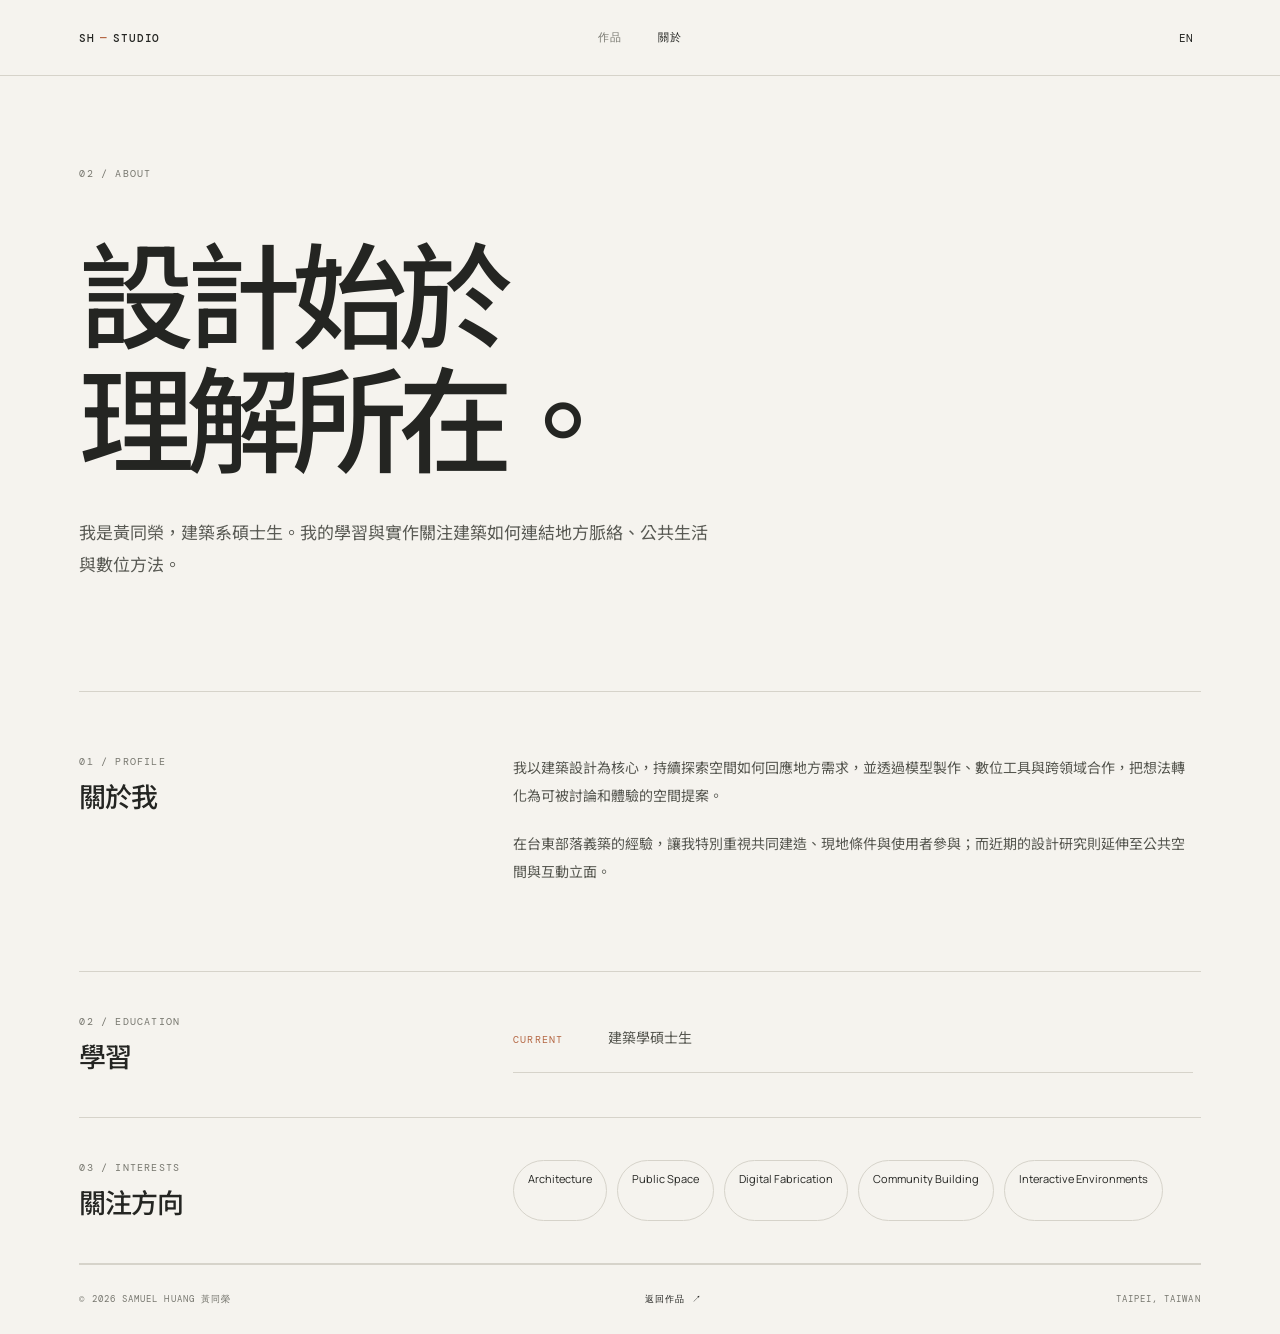
==== about.html @ 442b4ae6 "Build portfolio pages and project detail view" ====
<!doctype html>
<html lang="zh-Hant"><head><meta charset="utf-8"><meta name="viewport" content="width=device-width, initial-scale=1"><meta name="description" content="Samuel HUANG 黃同榮 — 個人簡介與經歷"><title>About — Samuel HUANG</title><link rel="preconnect" href="https://fonts.googleapis.com"><link rel="preconnect" href="https://fonts.gstatic.com" crossorigin><link href="https://fonts.googleapis.com/css2?family=DM+Mono:wght@400;500&family=Manrope:wght@400;500;600;700&family=Noto+Sans+TC:wght@400;500;600;700&display=swap" rel="stylesheet"><link rel="stylesheet" href="assets/site.css"><script src="assets/app.js" defer></script></head>
<body><header class="topbar"><a class="wordmark" href="index.html">SH<span>—</span>STUDIO</a><nav><a href="index.html" data-zh="作品" data-en="WORK">作品</a><a class="active" href="about.html" data-zh="關於" data-en="ABOUT">關於</a></nav><button class="lang" data-language aria-label="切換語言">EN</button></header>
<main><section class="about-hero wrap"><p class="eyebrow">02 / ABOUT</p><h1 data-zh="設計始於<br>理解所在。" data-en="Design begins<br>with understanding place.">設計始於<br>理解所在。</h1><p class="about-lead" data-zh="我是黃同榮，建築系碩士生。我的學習與實作關注建築如何連結地方脈絡、公共生活與數位方法。" data-en="I am Samuel Huang, a graduate student in architecture. My studies and practice explore how architecture can connect local context, public life, and digital methods.">我是黃同榮，建築系碩士生。我的學習與實作關注建築如何連結地方脈絡、公共生活與數位方法。</p></section>
<section class="about-content wrap"><div class="about-col"><p class="eyebrow">01 / PROFILE</p><h2 data-zh="關於我" data-en="Profile">關於我</h2></div><div class="about-copy"><p data-zh="我以建築設計為核心，持續探索空間如何回應地方需求，並透過模型製作、數位工具與跨領域合作，把想法轉化為可被討論和體驗的空間提案。" data-en="I work through architectural design and explore how space can respond to local needs. Model making, digital tools, and collaboration help turn ideas into spatial proposals that can be discussed and experienced.">我以建築設計為核心，持續探索空間如何回應地方需求，並透過模型製作、數位工具與跨領域合作，把想法轉化為可被討論和體驗的空間提案。</p><p data-zh="在台東部落義築的經驗，讓我特別重視共同建造、現地條件與使用者參與；而近期的設計研究則延伸至公共空間與互動立面。" data-en="Building with a community in Taitung made me attentive to collective making, site conditions, and participation. Recent design research extends these interests to public space and interactive façades.">在台東部落義築的經驗，讓我特別重視共同建造、現地條件與使用者參與；而近期的設計研究則延伸至公共空間與互動立面。</p></div></section>
<section class="about-content education wrap"><div class="about-col"><p class="eyebrow">02 / EDUCATION</p><h2 data-zh="學習" data-en="Education">學習</h2></div><div class="about-copy"><div class="timeline-item"><span class="year">CURRENT</span><p data-zh="建築學碩士生" data-en="Master's student in Architecture">建築學碩士生</p></div></div></section>
<section class="about-content education wrap"><div class="about-col"><p class="eyebrow">03 / INTERESTS</p><h2 data-zh="關注方向" data-en="Areas of Interest">關注方向</h2></div><div class="tag-list"><span>Architecture</span><span>Public Space</span><span>Digital Fabrication</span><span>Community Building</span><span>Interactive Environments</span></div></section>
</main><footer class="footer wrap"><span>© 2026 SAMUEL HUANG 黃同榮</span><a href="index.html" data-zh="返回作品 ↗" data-en="BACK TO WORK ↗">返回作品 ↗</a><span>TAIPEI, TAIWAN</span></footer></body></html>
---- assets/site.css ----
:root{--paper:#f5f3ee;--ink:#242522;--muted:#77776f;--line:#d6d3ca;--accent:#b56845;--gutter:clamp(22px,6.2vw,96px)}*{box-sizing:border-box}html{scroll-behavior:smooth}body{margin:0;background:var(--paper);color:var(--ink);font-family:Manrope,"Noto Sans TC",sans-serif;font-size:15px;-webkit-font-smoothing:antialiased}a{color:inherit;text-decoration:none}.wrap{width:min(1440px,100% - var(--gutter)*2);margin-inline:auto}.topbar{height:76px;padding:0 var(--gutter);display:grid;grid-template-columns:1fr auto 1fr;align-items:center;border-bottom:1px solid var(--line);font-family:"DM Mono",monospace;font-size:11px;letter-spacing:.08em}.wordmark{font-weight:500;justify-self:start}.wordmark span{color:var(--accent);padding:0 5px}.topbar nav{display:flex;gap:36px}.topbar nav a{color:var(--muted);transition:color .2s}.topbar nav a:hover,.topbar nav a.active{color:var(--ink)}.lang{justify-self:end;border:0;background:transparent;font:inherit;color:var(--ink);cursor:pointer;padding:8px}.hero{padding-top:80px}.hero-top,.hero-bottom,.section-head,.project-meta,.footer{display:flex;justify-content:space-between;align-items:center}.eyebrow,.index-no,.project-meta,.footer,.image-caption,.year{font:10px/1.5 "DM Mono",monospace;letter-spacing:.12em;text-transform:uppercase}.eyebrow{color:var(--muted);margin:0}.index-no{color:#99968e}.hero h1{font-size:clamp(50px,10vw,144px);line-height:.96;letter-spacing:-.075em;font-weight:500;margin:65px 0 35px}.hero h1>span:first-child{display:block}.name-zh{display:block;color:#8b887f;font-family:"Noto Sans TC",sans-serif;font-size:.24em;letter-spacing:.12em;margin-top:26px}.hero-bottom{align-items:end;padding-bottom:36px}.hero-bottom p{font-size:15px;color:#5f6059;margin:0}.text-link{display:flex;gap:15px;align-items:center;font:10px "DM Mono",monospace;letter-spacing:.09em}.text-link span:last-child{color:var(--accent);font-size:18px}.hero-rule{border-bottom:1px solid var(--ink)}.work-section{padding-top:78px}.section-head{align-items:end;margin-bottom:28px}.section-head h2,.about-col h2{font-size:27px;letter-spacing:-.04em;font-weight:500;margin:7px 0 0}.section-note{font-size:12px;color:var(--muted);margin:0 0 3px}.project-grid{display:grid;grid-template-columns:repeat(2,minmax(0,1fr));column-gap:22px;row-gap:55px}.project-card:nth-child(3){grid-column:1 / 2}.project-image{position:relative;overflow:hidden;aspect-ratio:1.48;background:#dedbd1}.project-image svg,.detail-art svg{display:block;width:100%;height:100%;transition:transform .6s cubic-bezier(.2,.7,.2,1)}.project-card:hover .project-image svg{transform:scale(1.025)}.project-image .image-caption,.detail-art .image-caption{position:absolute;bottom:12px;right:13px;color:rgba(255,255,255,.82);font-size:8px;text-shadow:0 1px 5px #3338}.project-meta{margin-top:15px;color:var(--muted);font-size:9px}.project-card h3{font-size:19px;font-weight:500;letter-spacing:-.03em;margin:9px 0 4px}.project-card>p{font-size:11px;color:var(--muted);margin:0}.statement{margin-top:120px;padding:25px 0 92px;border-top:1px solid var(--line)}.statement-text{max-width:800px;font-size:clamp(23px,4vw,46px);line-height:1.45;letter-spacing:-.045em;margin:35px 0 0}.footer{border-top:1px solid var(--line);height:70px;color:var(--muted);font-size:9px}.footer a{color:var(--ink)}.about-hero{padding-top:90px;padding-bottom:110px;border-bottom:1px solid var(--line)}.about-hero h1{font-size:clamp(54px,9vw,118px);font-weight:500;letter-spacing:-.075em;line-height:1.08;margin:53px 0 34px}.about-lead{font-size:17px;line-height:1.9;max-width:640px;color:#595a54;margin:0}.about-content{display:grid;grid-template-columns:1fr 2fr;gap:8%;padding-top:62px;padding-bottom:65px;border-bottom:1px solid var(--line)}.about-copy{max-width:680px}.about-copy p{line-height:2;font-size:14px;color:#55564f;margin:0 0 20px}.education{padding-block:42px}.timeline-item{display:flex;gap:45px;align-items:baseline;border-bottom:1px solid var(--line);padding:10px 0 20px}.year{color:var(--accent)}.timeline-item p{margin:0}.tag-list{display:flex;flex-wrap:wrap;gap:10px}.tag-list span{border:1px solid var(--line);border-radius:99px;padding:10px 14px;font-size:11px}.detail-page{padding-top:35px;padding-bottom:100px;min-height:75vh}.back-link{font:10px "DM Mono",monospace;letter-spacing:.08em;color:var(--muted)}#project-detail>.eyebrow{margin-top:58px}#project-detail h1{font-size:clamp(38px,7.5vw,92px);line-height:1.1;letter-spacing:-.065em;font-weight:500;max-width:1000px;margin:18px 0}.detail-location{font:11px "DM Mono",monospace;color:var(--muted);margin:17px 0 34px}.detail-location span{padding:0 8px;color:var(--accent)}.detail-art{position:relative;aspect-ratio:1.92;overflow:hidden;background:#dedbd1}.detail-description{display:grid;grid-template-columns:1fr 2fr;gap:8%;padding-top:55px;max-width:970px}.detail-description>p:last-child{font-size:17px;line-height:1.9;margin:0;max-width:680px}.load-error{grid-column:1/-1;color:#8a4f36;padding:24px 0}@media(max-width:700px){.topbar{height:64px}.topbar nav{gap:18px}.hero{padding-top:57px}.hero h1{margin:53px 0 26px;letter-spacing:-.07em}.hero-bottom{gap:24px;align-items:center}.hero-bottom p{max-width:220px;line-height:1.7}.text-link{white-space:nowrap}.work-section{padding-top:60px}.section-head{display:block}.section-note{margin-top:14px}.project-grid{grid-template-columns:1fr;row-gap:38px}.project-card:nth-child(3){grid-column:auto}.project-card h3{font-size:17px}.statement{margin-top:80px;padding-bottom:64px}.footer{height:auto;min-height:70px;gap:15px;flex-wrap:wrap;padding-block:18px;font-size:8px}.about-hero{padding-top:62px;padding-bottom:72px}.about-hero h1{margin:42px 0 25px}.about-lead{font-size:15px}.about-content,.detail-description{grid-template-columns:1fr;gap:24px;padding-top:38px;padding-bottom:38px}.detail-art{aspect-ratio:1.2}.detail-description>p:last-child{font-size:15px}.detail-page{padding-top:25px}#project-detail>.eyebrow{margin-top:43px}}
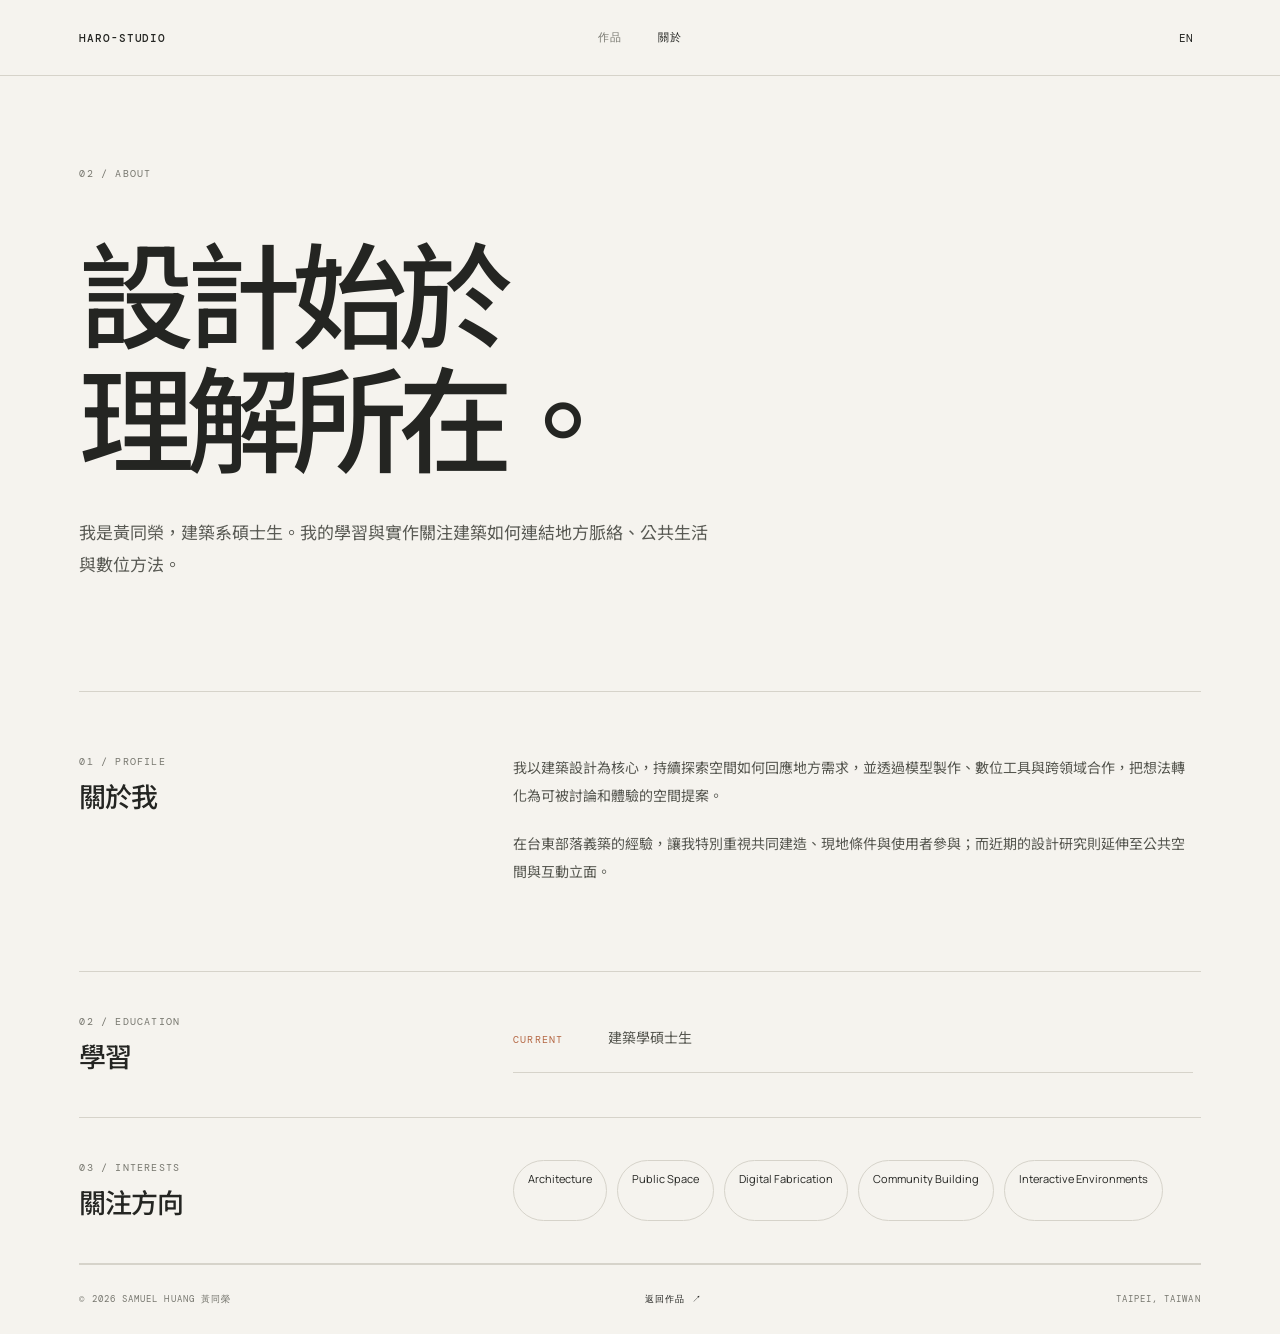
==== commit fd084781: "Update studio name and Taitung project description" ====
--- a/about.html
+++ b/about.html
@@ -1,6 +1,6 @@
 <!doctype html>
 <html lang="zh-Hant"><head><meta charset="utf-8"><meta name="viewport" content="width=device-width, initial-scale=1"><meta name="description" content="Samuel HUANG 黃同榮 — 個人簡介與經歷"><title>About — Samuel HUANG</title><link rel="preconnect" href="https://fonts.googleapis.com"><link rel="preconnect" href="https://fonts.gstatic.com" crossorigin><link href="https://fonts.googleapis.com/css2?family=DM+Mono:wght@400;500&family=Manrope:wght@400;500;600;700&family=Noto+Sans+TC:wght@400;500;600;700&display=swap" rel="stylesheet"><link rel="stylesheet" href="assets/site.css"><script src="assets/app.js" defer></script></head>
-<body><header class="topbar"><a class="wordmark" href="index.html">SH<span>—</span>STUDIO</a><nav><a href="index.html" data-zh="作品" data-en="WORK">作品</a><a class="active" href="about.html" data-zh="關於" data-en="ABOUT">關於</a></nav><button class="lang" data-language aria-label="切換語言">EN</button></header>
+<body><header class="topbar"><a class="wordmark" href="index.html">HARO-STUDIO</a><nav><a href="index.html" data-zh="作品" data-en="WORK">作品</a><a class="active" href="about.html" data-zh="關於" data-en="ABOUT">關於</a></nav><button class="lang" data-language aria-label="切換語言">EN</button></header>
 <main><section class="about-hero wrap"><p class="eyebrow">02 / ABOUT</p><h1 data-zh="設計始於<br>理解所在。" data-en="Design begins<br>with understanding place.">設計始於<br>理解所在。</h1><p class="about-lead" data-zh="我是黃同榮，建築系碩士生。我的學習與實作關注建築如何連結地方脈絡、公共生活與數位方法。" data-en="I am Samuel Huang, a graduate student in architecture. My studies and practice explore how architecture can connect local context, public life, and digital methods.">我是黃同榮，建築系碩士生。我的學習與實作關注建築如何連結地方脈絡、公共生活與數位方法。</p></section>
 <section class="about-content wrap"><div class="about-col"><p class="eyebrow">01 / PROFILE</p><h2 data-zh="關於我" data-en="Profile">關於我</h2></div><div class="about-copy"><p data-zh="我以建築設計為核心，持續探索空間如何回應地方需求，並透過模型製作、數位工具與跨領域合作，把想法轉化為可被討論和體驗的空間提案。" data-en="I work through architectural design and explore how space can respond to local needs. Model making, digital tools, and collaboration help turn ideas into spatial proposals that can be discussed and experienced.">我以建築設計為核心，持續探索空間如何回應地方需求，並透過模型製作、數位工具與跨領域合作，把想法轉化為可被討論和體驗的空間提案。</p><p data-zh="在台東部落義築的經驗，讓我特別重視共同建造、現地條件與使用者參與；而近期的設計研究則延伸至公共空間與互動立面。" data-en="Building with a community in Taitung made me attentive to collective making, site conditions, and participation. Recent design research extends these interests to public space and interactive façades.">在台東部落義築的經驗，讓我特別重視共同建造、現地條件與使用者參與；而近期的設計研究則延伸至公共空間與互動立面。</p></div></section>
 <section class="about-content education wrap"><div class="about-col"><p class="eyebrow">02 / EDUCATION</p><h2 data-zh="學習" data-en="Education">學習</h2></div><div class="about-copy"><div class="timeline-item"><span class="year">CURRENT</span><p data-zh="建築學碩士生" data-en="Master's student in Architecture">建築學碩士生</p></div></div></section>
--- a/assets/site.css
+++ b/assets/site.css
@@ -1 +1 @@
-:root{--paper:#f5f3ee;--ink:#242522;--muted:#77776f;--line:#d6d3ca;--accent:#b56845;--gutter:clamp(22px,6.2vw,96px)}*{box-sizing:border-box}html{scroll-behavior:smooth}body{margin:0;background:var(--paper);color:var(--ink);font-family:Manrope,"Noto Sans TC",sans-serif;font-size:15px;-webkit-font-smoothing:antialiased}a{color:inherit;text-decoration:none}.wrap{width:min(1440px,100% - var(--gutter)*2);margin-inline:auto}.topbar{height:76px;padding:0 var(--gutter);display:grid;grid-template-columns:1fr auto 1fr;align-items:center;border-bottom:1px solid var(--line);font-family:"DM Mono",monospace;font-size:11px;letter-spacing:.08em}.wordmark{font-weight:500;justify-self:start}.wordmark span{color:var(--accent);padding:0 5px}.topbar nav{display:flex;gap:36px}.topbar nav a{color:var(--muted);transition:color .2s}.topbar nav a:hover,.topbar nav a.active{color:var(--ink)}.lang{justify-self:end;border:0;background:transparent;font:inherit;color:var(--ink);cursor:pointer;padding:8px}.hero{padding-top:80px}.hero-top,.hero-bottom,.section-head,.project-meta,.footer{display:flex;justify-content:space-between;align-items:center}.eyebrow,.index-no,.project-meta,.footer,.image-caption,.year{font:10px/1.5 "DM Mono",monospace;letter-spacing:.12em;text-transform:uppercase}.eyebrow{color:var(--muted);margin:0}.index-no{color:#99968e}.hero h1{font-size:clamp(50px,10vw,144px);line-height:.96;letter-spacing:-.075em;font-weight:500;margin:65px 0 35px}.hero h1>span:first-child{display:block}.name-zh{display:block;color:#8b887f;font-family:"Noto Sans TC",sans-serif;font-size:.24em;letter-spacing:.12em;margin-top:26px}.hero-bottom{align-items:end;padding-bottom:36px}.hero-bottom p{font-size:15px;color:#5f6059;margin:0}.text-link{display:flex;gap:15px;align-items:center;font:10px "DM Mono",monospace;letter-spacing:.09em}.text-link span:last-child{color:var(--accent);font-size:18px}.hero-rule{border-bottom:1px solid var(--ink)}.work-section{padding-top:78px}.section-head{align-items:end;margin-bottom:28px}.section-head h2,.about-col h2{font-size:27px;letter-spacing:-.04em;font-weight:500;margin:7px 0 0}.section-note{font-size:12px;color:var(--muted);margin:0 0 3px}.project-grid{display:grid;grid-template-columns:repeat(2,minmax(0,1fr));column-gap:22px;row-gap:55px}.project-card:nth-child(3){grid-column:1 / 2}.project-image{position:relative;overflow:hidden;aspect-ratio:1.48;background:#dedbd1}.project-image svg,.detail-art svg{display:block;width:100%;height:100%;transition:transform .6s cubic-bezier(.2,.7,.2,1)}.project-card:hover .project-image svg{transform:scale(1.025)}.project-image .image-caption,.detail-art .image-caption{position:absolute;bottom:12px;right:13px;color:rgba(255,255,255,.82);font-size:8px;text-shadow:0 1px 5px #3338}.project-meta{margin-top:15px;color:var(--muted);font-size:9px}.project-card h3{font-size:19px;font-weight:500;letter-spacing:-.03em;margin:9px 0 4px}.project-card>p{font-size:11px;color:var(--muted);margin:0}.statement{margin-top:120px;padding:25px 0 92px;border-top:1px solid var(--line)}.statement-text{max-width:800px;font-size:clamp(23px,4vw,46px);line-height:1.45;letter-spacing:-.045em;margin:35px 0 0}.footer{border-top:1px solid var(--line);height:70px;color:var(--muted);font-size:9px}.footer a{color:var(--ink)}.about-hero{padding-top:90px;padding-bottom:110px;border-bottom:1px solid var(--line)}.about-hero h1{font-size:clamp(54px,9vw,118px);font-weight:500;letter-spacing:-.075em;line-height:1.08;margin:53px 0 34px}.about-lead{font-size:17px;line-height:1.9;max-width:640px;color:#595a54;margin:0}.about-content{display:grid;grid-template-columns:1fr 2fr;gap:8%;padding-top:62px;padding-bottom:65px;border-bottom:1px solid var(--line)}.about-copy{max-width:680px}.about-copy p{line-height:2;font-size:14px;color:#55564f;margin:0 0 20px}.education{padding-block:42px}.timeline-item{display:flex;gap:45px;align-items:baseline;border-bottom:1px solid var(--line);padding:10px 0 20px}.year{color:var(--accent)}.timeline-item p{margin:0}.tag-list{display:flex;flex-wrap:wrap;gap:10px}.tag-list span{border:1px solid var(--line);border-radius:99px;padding:10px 14px;font-size:11px}.detail-page{padding-top:35px;padding-bottom:100px;min-height:75vh}.back-link{font:10px "DM Mono",monospace;letter-spacing:.08em;color:var(--muted)}#project-detail>.eyebrow{margin-top:58px}#project-detail h1{font-size:clamp(38px,7.5vw,92px);line-height:1.1;letter-spacing:-.065em;font-weight:500;max-width:1000px;margin:18px 0}.detail-location{font:11px "DM Mono",monospace;color:var(--muted);margin:17px 0 34px}.detail-location span{padding:0 8px;color:var(--accent)}.detail-art{position:relative;aspect-ratio:1.92;overflow:hidden;background:#dedbd1}.detail-description{display:grid;grid-template-columns:1fr 2fr;gap:8%;padding-top:55px;max-width:970px}.detail-description>p:last-child{font-size:17px;line-height:1.9;margin:0;max-width:680px}.load-error{grid-column:1/-1;color:#8a4f36;padding:24px 0}@media(max-width:700px){.topbar{height:64px}.topbar nav{gap:18px}.hero{padding-top:57px}.hero h1{margin:53px 0 26px;letter-spacing:-.07em}.hero-bottom{gap:24px;align-items:center}.hero-bottom p{max-width:220px;line-height:1.7}.text-link{white-space:nowrap}.work-section{padding-top:60px}.section-head{display:block}.section-note{margin-top:14px}.project-grid{grid-template-columns:1fr;row-gap:38px}.project-card:nth-child(3){grid-column:auto}.project-card h3{font-size:17px}.statement{margin-top:80px;padding-bottom:64px}.footer{height:auto;min-height:70px;gap:15px;flex-wrap:wrap;padding-block:18px;font-size:8px}.about-hero{padding-top:62px;padding-bottom:72px}.about-hero h1{margin:42px 0 25px}.about-lead{font-size:15px}.about-content,.detail-description{grid-template-columns:1fr;gap:24px;padding-top:38px;padding-bottom:38px}.detail-art{aspect-ratio:1.2}.detail-description>p:last-child{font-size:15px}.detail-page{padding-top:25px}#project-detail>.eyebrow{margin-top:43px}}
+:root{--paper:#f5f3ee;--ink:#242522;--muted:#77776f;--line:#d6d3ca;--accent:#b56845;--gutter:clamp(22px,6.2vw,96px)}*{box-sizing:border-box}html{scroll-behavior:smooth}body{margin:0;background:var(--paper);color:var(--ink);font-family:Manrope,"Noto Sans TC",sans-serif;font-size:15px;-webkit-font-smoothing:antialiased}a{color:inherit;text-decoration:none}.wrap{width:min(1440px,100% - var(--gutter)*2);margin-inline:auto}.topbar{height:76px;padding:0 var(--gutter);display:grid;grid-template-columns:1fr auto 1fr;align-items:center;border-bottom:1px solid var(--line);font-family:"DM Mono",monospace;font-size:11px;letter-spacing:.08em}.wordmark{font-weight:500;justify-self:start}.wordmark span{color:var(--accent);padding:0 5px}.topbar nav{display:flex;gap:36px}.topbar nav a{color:var(--muted);transition:color .2s}.topbar nav a:hover,.topbar nav a.active{color:var(--ink)}.lang{justify-self:end;border:0;background:transparent;font:inherit;color:var(--ink);cursor:pointer;padding:8px}.hero{padding-top:80px}.hero-top,.hero-bottom,.section-head,.project-meta,.footer{display:flex;justify-content:space-between;align-items:center}.eyebrow,.index-no,.project-meta,.footer,.image-caption,.year{font:10px/1.5 "DM Mono",monospace;letter-spacing:.12em;text-transform:uppercase}.eyebrow{color:var(--muted);margin:0}.index-no{color:#99968e}.hero h1{font-size:clamp(50px,10vw,144px);line-height:.96;letter-spacing:-.075em;font-weight:500;margin:65px 0 35px}.hero h1>span:first-child{display:block}.name-zh{display:block;color:#8b887f;font-family:"Noto Sans TC",sans-serif;font-size:.24em;letter-spacing:.12em;margin-top:26px}.hero-bottom{align-items:end;padding-bottom:36px}.hero-bottom p{font-size:15px;color:#5f6059;margin:0}.text-link{display:flex;gap:15px;align-items:center;font:10px "DM Mono",monospace;letter-spacing:.09em}.text-link span:last-child{color:var(--accent);font-size:18px}.hero-rule{border-bottom:1px solid var(--ink)}.work-section{padding-top:78px}.section-head{align-items:end;margin-bottom:28px}.section-head h2,.about-col h2{font-size:27px;letter-spacing:-.04em;font-weight:500;margin:7px 0 0}.section-note{font-size:12px;color:var(--muted);margin:0 0 3px}.project-grid{display:grid;grid-template-columns:repeat(2,minmax(0,1fr));column-gap:22px;row-gap:55px}.project-card:nth-child(3){grid-column:1 / 2}.project-image{position:relative;overflow:hidden;aspect-ratio:1.48;background:#dedbd1}.project-image img,.detail-art img{display:block;width:100%;height:100%;object-fit:cover;transition:transform .6s cubic-bezier(.2,.7,.2,1)}.project-card:hover .project-image img{transform:scale(1.025)}.project-meta{margin-top:15px;color:var(--muted);font-size:9px}.project-card h3{font-size:19px;font-weight:500;letter-spacing:-.03em;margin:9px 0 4px}.project-card>p{font-size:11px;color:var(--muted);margin:0}.statement{margin-top:120px;padding:25px 0 92px;border-top:1px solid var(--line)}.statement-text{max-width:800px;font-size:clamp(23px,4vw,46px);line-height:1.45;letter-spacing:-.045em;margin:35px 0 0}.footer{border-top:1px solid var(--line);height:70px;color:var(--muted);font-size:9px}.footer a{color:var(--ink)}.about-hero{padding-top:90px;padding-bottom:110px;border-bottom:1px solid var(--line)}.about-hero h1{font-size:clamp(54px,9vw,118px);font-weight:500;letter-spacing:-.075em;line-height:1.08;margin:53px 0 34px}.about-lead{font-size:17px;line-height:1.9;max-width:640px;color:#595a54;margin:0}.about-content{display:grid;grid-template-columns:1fr 2fr;gap:8%;padding-top:62px;padding-bottom:65px;border-bottom:1px solid var(--line)}.about-copy{max-width:680px}.about-copy p{line-height:2;font-size:14px;color:#55564f;margin:0 0 20px}.education{padding-block:42px}.timeline-item{display:flex;gap:45px;align-items:baseline;border-bottom:1px solid var(--line);padding:10px 0 20px}.year{color:var(--accent)}.timeline-item p{margin:0}.tag-list{display:flex;flex-wrap:wrap;gap:10px}.tag-list span{border:1px solid var(--line);border-radius:99px;padding:10px 14px;font-size:11px}.detail-page{padding-top:35px;padding-bottom:100px;min-height:75vh}.back-link{font:10px "DM Mono",monospace;letter-spacing:.08em;color:var(--muted)}#project-detail>.eyebrow{margin-top:58px}#project-detail h1{font-size:clamp(38px,7.5vw,92px);line-height:1.1;letter-spacing:-.065em;font-weight:500;max-width:1000px;margin:18px 0}.detail-location{font:11px "DM Mono",monospace;color:var(--muted);margin:17px 0 34px}.detail-location span{padding:0 8px;color:var(--accent)}.detail-art{position:relative;aspect-ratio:1.92;overflow:hidden;background:#dedbd1}.detail-description{display:grid;grid-template-columns:1fr 2fr;gap:8%;padding-top:55px;max-width:970px}.detail-description>p:last-child{font-size:17px;line-height:1.9;margin:0;max-width:680px}.load-error{grid-column:1/-1;color:#8a4f36;padding:24px 0}@media(max-width:700px){.topbar{height:64px}.topbar nav{gap:18px}.hero{padding-top:57px}.hero h1{margin:53px 0 26px;letter-spacing:-.07em}.hero-bottom{gap:24px;align-items:center}.hero-bottom p{max-width:220px;line-height:1.7}.text-link{white-space:nowrap}.work-section{padding-top:60px}.section-head{display:block}.section-note{margin-top:14px}.project-grid{grid-template-columns:1fr;row-gap:38px}.project-card:nth-child(3){grid-column:auto}.project-card h3{font-size:17px}.statement{margin-top:80px;padding-bottom:64px}.footer{height:auto;min-height:70px;gap:15px;flex-wrap:wrap;padding-block:18px;font-size:8px}.about-hero{padding-top:62px;padding-bottom:72px}.about-hero h1{margin:42px 0 25px}.about-lead{font-size:15px}.about-content,.detail-description{grid-template-columns:1fr;gap:24px;padding-top:38px;padding-bottom:38px}.detail-art{aspect-ratio:1.2}.detail-description>p:last-child{font-size:15px}.detail-page{padding-top:25px}#project-detail>.eyebrow{margin-top:43px}}
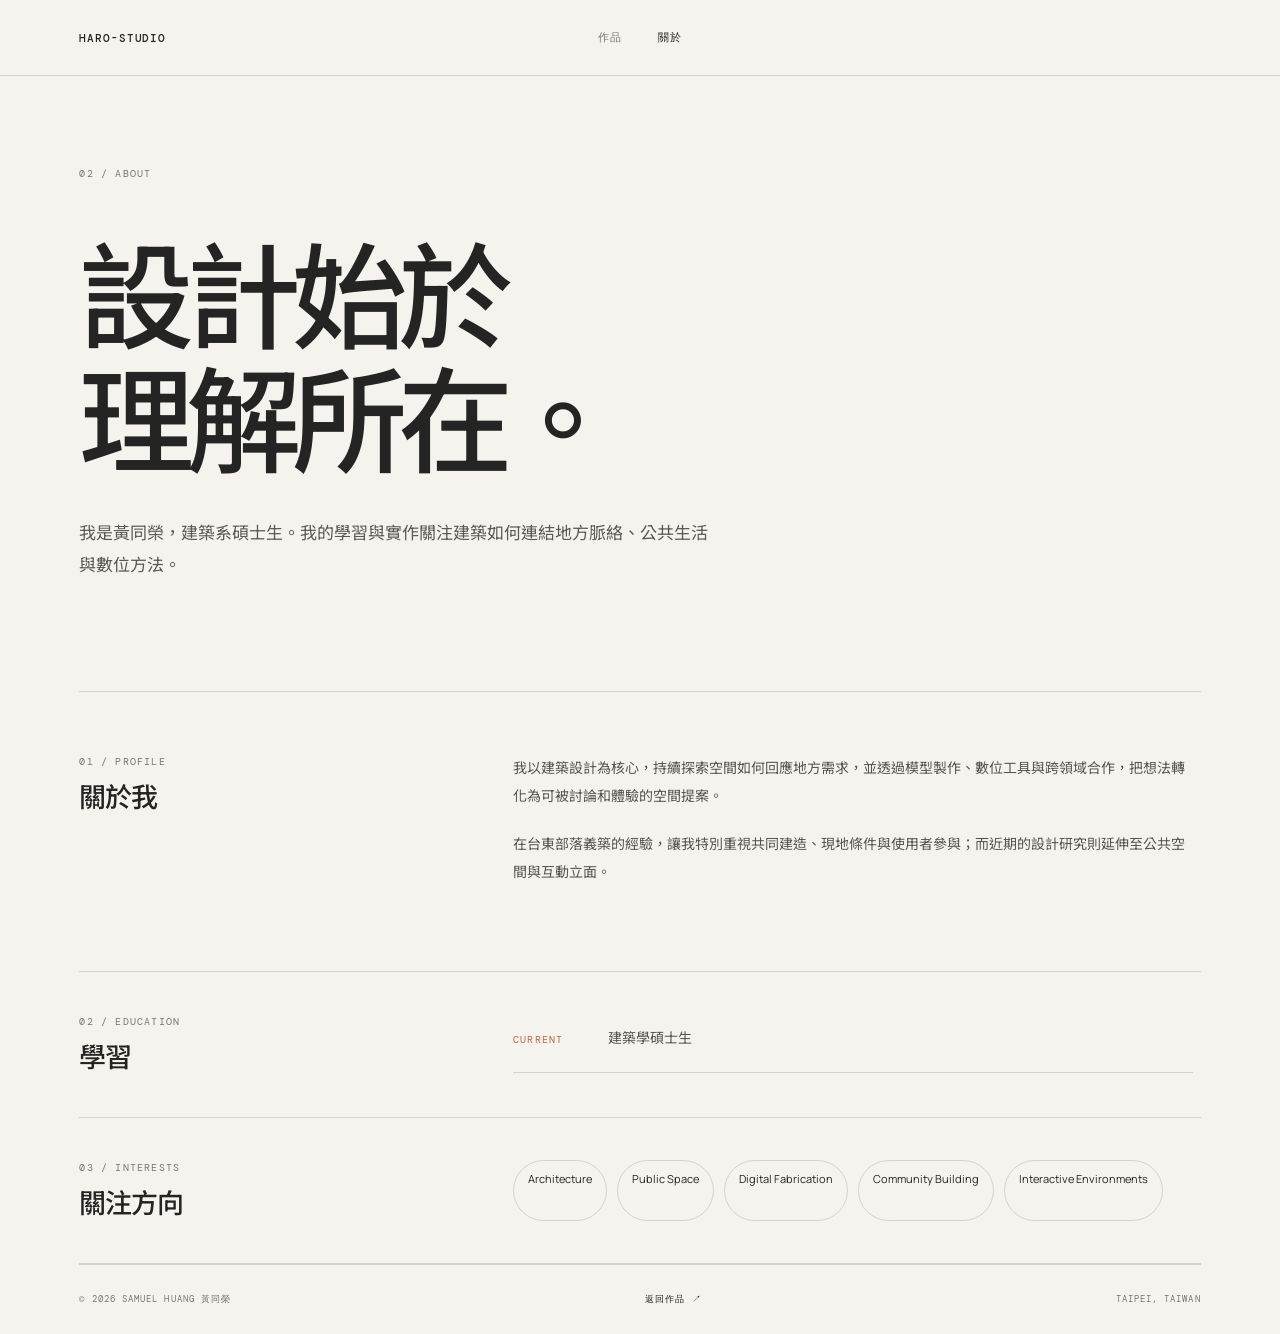
==== commit 038d2001: "Redesign portfolio homepage" ====
--- a/about.html
+++ b/about.html
@@ -1,6 +1,6 @@
 <!doctype html>
 <html lang="zh-Hant"><head><meta charset="utf-8"><meta name="viewport" content="width=device-width, initial-scale=1"><meta name="description" content="Samuel HUANG 黃同榮 — 個人簡介與經歷"><title>About — Samuel HUANG</title><link rel="preconnect" href="https://fonts.googleapis.com"><link rel="preconnect" href="https://fonts.gstatic.com" crossorigin><link href="https://fonts.googleapis.com/css2?family=DM+Mono:wght@400;500&family=Manrope:wght@400;500;600;700&family=Noto+Sans+TC:wght@400;500;600;700&display=swap" rel="stylesheet"><link rel="stylesheet" href="assets/site.css"><script src="assets/app.js" defer></script></head>
-<body><header class="topbar"><a class="wordmark" href="index.html">HARO-STUDIO</a><nav><a href="index.html" data-zh="作品" data-en="WORK">作品</a><a class="active" href="about.html" data-zh="關於" data-en="ABOUT">關於</a></nav><button class="lang" data-language aria-label="切換語言">EN</button></header>
+<body><header class="topbar"><a class="wordmark" href="index.html">HARO-STUDIO</a><nav><a href="index.html" data-zh="作品" data-en="WORK">作品</a><a class="active" href="about.html" data-zh="關於" data-en="ABOUT">關於</a></nav></header>
 <main><section class="about-hero wrap"><p class="eyebrow">02 / ABOUT</p><h1 data-zh="設計始於<br>理解所在。" data-en="Design begins<br>with understanding place.">設計始於<br>理解所在。</h1><p class="about-lead" data-zh="我是黃同榮，建築系碩士生。我的學習與實作關注建築如何連結地方脈絡、公共生活與數位方法。" data-en="I am Samuel Huang, a graduate student in architecture. My studies and practice explore how architecture can connect local context, public life, and digital methods.">我是黃同榮，建築系碩士生。我的學習與實作關注建築如何連結地方脈絡、公共生活與數位方法。</p></section>
 <section class="about-content wrap"><div class="about-col"><p class="eyebrow">01 / PROFILE</p><h2 data-zh="關於我" data-en="Profile">關於我</h2></div><div class="about-copy"><p data-zh="我以建築設計為核心，持續探索空間如何回應地方需求，並透過模型製作、數位工具與跨領域合作，把想法轉化為可被討論和體驗的空間提案。" data-en="I work through architectural design and explore how space can respond to local needs. Model making, digital tools, and collaboration help turn ideas into spatial proposals that can be discussed and experienced.">我以建築設計為核心，持續探索空間如何回應地方需求，並透過模型製作、數位工具與跨領域合作，把想法轉化為可被討論和體驗的空間提案。</p><p data-zh="在台東部落義築的經驗，讓我特別重視共同建造、現地條件與使用者參與；而近期的設計研究則延伸至公共空間與互動立面。" data-en="Building with a community in Taitung made me attentive to collective making, site conditions, and participation. Recent design research extends these interests to public space and interactive façades.">在台東部落義築的經驗，讓我特別重視共同建造、現地條件與使用者參與；而近期的設計研究則延伸至公共空間與互動立面。</p></div></section>
 <section class="about-content education wrap"><div class="about-col"><p class="eyebrow">02 / EDUCATION</p><h2 data-zh="學習" data-en="Education">學習</h2></div><div class="about-copy"><div class="timeline-item"><span class="year">CURRENT</span><p data-zh="建築學碩士生" data-en="Master's student in Architecture">建築學碩士生</p></div></div></section>
--- a/assets/site.css
+++ b/assets/site.css
@@ -1 +1,66 @@
 :root{--paper:#f5f3ee;--ink:#242522;--muted:#77776f;--line:#d6d3ca;--accent:#b56845;--gutter:clamp(22px,6.2vw,96px)}*{box-sizing:border-box}html{scroll-behavior:smooth}body{margin:0;background:var(--paper);color:var(--ink);font-family:Manrope,"Noto Sans TC",sans-serif;font-size:15px;-webkit-font-smoothing:antialiased}a{color:inherit;text-decoration:none}.wrap{width:min(1440px,100% - var(--gutter)*2);margin-inline:auto}.topbar{height:76px;padding:0 var(--gutter);display:grid;grid-template-columns:1fr auto 1fr;align-items:center;border-bottom:1px solid var(--line);font-family:"DM Mono",monospace;font-size:11px;letter-spacing:.08em}.wordmark{font-weight:500;justify-self:start}.wordmark span{color:var(--accent);padding:0 5px}.topbar nav{display:flex;gap:36px}.topbar nav a{color:var(--muted);transition:color .2s}.topbar nav a:hover,.topbar nav a.active{color:var(--ink)}.lang{justify-self:end;border:0;background:transparent;font:inherit;color:var(--ink);cursor:pointer;padding:8px}.hero{padding-top:80px}.hero-top,.hero-bottom,.section-head,.project-meta,.footer{display:flex;justify-content:space-between;align-items:center}.eyebrow,.index-no,.project-meta,.footer,.image-caption,.year{font:10px/1.5 "DM Mono",monospace;letter-spacing:.12em;text-transform:uppercase}.eyebrow{color:var(--muted);margin:0}.index-no{color:#99968e}.hero h1{font-size:clamp(50px,10vw,144px);line-height:.96;letter-spacing:-.075em;font-weight:500;margin:65px 0 35px}.hero h1>span:first-child{display:block}.name-zh{display:block;color:#8b887f;font-family:"Noto Sans TC",sans-serif;font-size:.24em;letter-spacing:.12em;margin-top:26px}.hero-bottom{align-items:end;padding-bottom:36px}.hero-bottom p{font-size:15px;color:#5f6059;margin:0}.text-link{display:flex;gap:15px;align-items:center;font:10px "DM Mono",monospace;letter-spacing:.09em}.text-link span:last-child{color:var(--accent);font-size:18px}.hero-rule{border-bottom:1px solid var(--ink)}.work-section{padding-top:78px}.section-head{align-items:end;margin-bottom:28px}.section-head h2,.about-col h2{font-size:27px;letter-spacing:-.04em;font-weight:500;margin:7px 0 0}.section-note{font-size:12px;color:var(--muted);margin:0 0 3px}.project-grid{display:grid;grid-template-columns:repeat(2,minmax(0,1fr));column-gap:22px;row-gap:55px}.project-card:nth-child(3){grid-column:1 / 2}.project-image{position:relative;overflow:hidden;aspect-ratio:1.48;background:#dedbd1}.project-image img,.detail-art img{display:block;width:100%;height:100%;object-fit:cover;transition:transform .6s cubic-bezier(.2,.7,.2,1)}.project-card:hover .project-image img{transform:scale(1.025)}.project-meta{margin-top:15px;color:var(--muted);font-size:9px}.project-card h3{font-size:19px;font-weight:500;letter-spacing:-.03em;margin:9px 0 4px}.project-card>p{font-size:11px;color:var(--muted);margin:0}.statement{margin-top:120px;padding:25px 0 92px;border-top:1px solid var(--line)}.statement-text{max-width:800px;font-size:clamp(23px,4vw,46px);line-height:1.45;letter-spacing:-.045em;margin:35px 0 0}.footer{border-top:1px solid var(--line);height:70px;color:var(--muted);font-size:9px}.footer a{color:var(--ink)}.about-hero{padding-top:90px;padding-bottom:110px;border-bottom:1px solid var(--line)}.about-hero h1{font-size:clamp(54px,9vw,118px);font-weight:500;letter-spacing:-.075em;line-height:1.08;margin:53px 0 34px}.about-lead{font-size:17px;line-height:1.9;max-width:640px;color:#595a54;margin:0}.about-content{display:grid;grid-template-columns:1fr 2fr;gap:8%;padding-top:62px;padding-bottom:65px;border-bottom:1px solid var(--line)}.about-copy{max-width:680px}.about-copy p{line-height:2;font-size:14px;color:#55564f;margin:0 0 20px}.education{padding-block:42px}.timeline-item{display:flex;gap:45px;align-items:baseline;border-bottom:1px solid var(--line);padding:10px 0 20px}.year{color:var(--accent)}.timeline-item p{margin:0}.tag-list{display:flex;flex-wrap:wrap;gap:10px}.tag-list span{border:1px solid var(--line);border-radius:99px;padding:10px 14px;font-size:11px}.detail-page{padding-top:35px;padding-bottom:100px;min-height:75vh}.back-link{font:10px "DM Mono",monospace;letter-spacing:.08em;color:var(--muted)}#project-detail>.eyebrow{margin-top:58px}#project-detail h1{font-size:clamp(38px,7.5vw,92px);line-height:1.1;letter-spacing:-.065em;font-weight:500;max-width:1000px;margin:18px 0}.detail-location{font:11px "DM Mono",monospace;color:var(--muted);margin:17px 0 34px}.detail-location span{padding:0 8px;color:var(--accent)}.detail-art{position:relative;aspect-ratio:1.92;overflow:hidden;background:#dedbd1}.detail-description{display:grid;grid-template-columns:1fr 2fr;gap:8%;padding-top:55px;max-width:970px}.detail-description>p:last-child{font-size:17px;line-height:1.9;margin:0;max-width:680px}.load-error{grid-column:1/-1;color:#8a4f36;padding:24px 0}@media(max-width:700px){.topbar{height:64px}.topbar nav{gap:18px}.hero{padding-top:57px}.hero h1{margin:53px 0 26px;letter-spacing:-.07em}.hero-bottom{gap:24px;align-items:center}.hero-bottom p{max-width:220px;line-height:1.7}.text-link{white-space:nowrap}.work-section{padding-top:60px}.section-head{display:block}.section-note{margin-top:14px}.project-grid{grid-template-columns:1fr;row-gap:38px}.project-card:nth-child(3){grid-column:auto}.project-card h3{font-size:17px}.statement{margin-top:80px;padding-bottom:64px}.footer{height:auto;min-height:70px;gap:15px;flex-wrap:wrap;padding-block:18px;font-size:8px}.about-hero{padding-top:62px;padding-bottom:72px}.about-hero h1{margin:42px 0 25px}.about-lead{font-size:15px}.about-content,.detail-description{grid-template-columns:1fr;gap:24px;padding-top:38px;padding-bottom:38px}.detail-art{aspect-ratio:1.2}.detail-description>p:last-child{font-size:15px}.detail-page{padding-top:25px}#project-detail>.eyebrow{margin-top:43px}}
+
+/* Editorial portfolio index and rotating project showcase */
+.showcase-page{--paper:#f5f3ee;--ink:#242522;--muted:#77776f;--line:#d6d3ca;--accent:#b56845;min-height:100vh;min-height:100svh;background:var(--paper);color:var(--ink)}
+.showcase-header{height:70px;padding:0 clamp(22px,4vw,64px);display:grid;grid-template-columns:1fr 1fr 1fr;align-items:center;border-bottom:1px solid var(--line);font:10px/1.4 "DM Mono",monospace;letter-spacing:.1em}
+.showcase-brand{justify-self:start;font-weight:500;letter-spacing:.12em}
+.showcase-edition{justify-self:center;margin:0;color:var(--muted);white-space:nowrap}
+.showcase-edition span{color:var(--accent);padding-inline:6px}
+.showcase-about{justify-self:end;color:var(--ink)}
+.showcase-about span{color:var(--accent);margin-left:7px;font-size:14px}
+.showcase-layout{width:min(1680px,calc(100% - clamp(36px,8vw,132px)));min-height:calc(100svh - 70px);margin-inline:auto;display:grid;grid-template-columns:minmax(155px,.72fr) minmax(0,3.35fr) minmax(220px,.98fr);column-gap:clamp(24px,3vw,52px)}
+.work-index{padding:34px 0 28px;display:flex;flex-direction:column;border-right:1px solid var(--line);padding-right:clamp(16px,2vw,32px)}
+.index-heading,.panel-topline,.panel-footer{display:flex;align-items:center;justify-content:space-between}
+.micro-label{font:9px/1.5 "DM Mono",monospace;letter-spacing:.14em;color:var(--muted)}
+.index-count{font:9px "DM Mono",monospace;color:var(--muted)}
+.index-list{display:grid;margin-top:26px}
+.index-item{display:grid;grid-template-columns:27px 1fr 16px;gap:8px;align-items:start;width:100%;padding:16px 0;border:0;border-top:1px solid var(--line);background:transparent;color:var(--muted);text-align:left;cursor:pointer;font:inherit}
+.index-item-number{font:9px "DM Mono",monospace;padding-top:3px;color:#a09c93}
+.index-item-title{font-family:"Noto Sans TC",sans-serif;font-size:12px;line-height:1.7;transition:color .2s}
+.index-item-arrow{font:12px "DM Mono",monospace;color:var(--accent);opacity:0;transform:translate(-3px,3px);transition:opacity .2s,transform .2s}
+.index-item:hover .index-item-title,.index-item.is-active .index-item-title{color:var(--ink)}
+.index-item.is-active .index-item-number{color:var(--accent)}
+.index-item.is-active .index-item-arrow,.index-item:hover .index-item-arrow{opacity:1;transform:translate(0,0)}
+.index-signature{margin-top:auto;border-top:1px solid var(--line);padding-top:17px}
+.index-signature p{font-size:12px;line-height:1.8;margin:9px 0 8px}
+.signature-note{font-size:10px;line-height:1.8;color:var(--muted)}
+.showcase-main{min-width:0;padding:38px 0 28px;display:flex;flex-direction:column}
+.showcase-heading{display:flex;justify-content:space-between;align-items:end;gap:20px;padding-bottom:22px}
+.showcase-heading .micro-label{padding-bottom:7px}
+.showcase-heading h1{font-family:"Noto Sans TC",sans-serif;font-size:clamp(28px,3.1vw,46px);font-weight:500;letter-spacing:-.06em;line-height:1.35;margin:0}
+.showcase-heading h1 em{font-style:normal;color:var(--accent)}
+.image-stage{position:relative;isolation:isolate;overflow:hidden;min-height:290px;flex:1 1 auto;aspect-ratio:1.42;background:#dedbd1}
+.image-stage>img{position:absolute;inset:0;width:100%;height:100%;display:block;object-fit:cover;transition:opacity .42s ease,transform 1s cubic-bezier(.2,.7,.2,1);transform:scale(1.005)}
+.image-stage>img.is-changing{opacity:.25;transform:scale(1.025)}
+.stage-shade{position:absolute;inset:55% 0 0;background:linear-gradient(transparent,rgba(23,24,22,.48));pointer-events:none}
+.stage-label{position:absolute;bottom:17px;left:18px;right:18px;display:flex;justify-content:space-between;color:#fff;font:9px "DM Mono",monospace;letter-spacing:.14em}
+.stage-open{position:absolute;top:16px;right:16px;width:37px;height:37px;display:grid;place-items:center;border:1px solid rgba(255,255,255,.72);border-radius:50%;color:#fff;font:17px "DM Mono",monospace;transition:background .2s,color .2s}
+.stage-open:hover{background:#fff;color:var(--ink)}
+.carousel-controls{min-height:54px;display:grid;grid-template-columns:auto 1fr auto;align-items:center;gap:22px}
+.carousel-arrows{display:flex;gap:7px}
+.arrow-button{width:31px;height:31px;border:1px solid var(--line);border-radius:50%;background:transparent;color:var(--ink);font-size:15px;cursor:pointer;transition:border-color .2s,background .2s}
+.arrow-button:hover{border-color:var(--ink);background:#ece9e1}
+.carousel-dots{display:flex;justify-content:center;align-items:center;gap:7px}
+.carousel-dot{height:2px;width:18px;padding:0;border:0;background:#c9c5bb;cursor:pointer;transition:width .25s,background .25s}
+.carousel-dot.is-active{width:34px;background:var(--accent)}
+.pause-button{justify-self:end;border:0;background:transparent;color:var(--muted);font:9px "DM Mono",monospace;cursor:pointer;padding:8px 0}
+.pause-button:hover{color:var(--ink)}
+.project-panel{padding:34px 0 28px;display:flex;flex-direction:column;justify-content:space-between;min-width:0}
+.panel-topline{padding-bottom:16px;border-bottom:1px solid var(--line)}
+.panel-mark{font:10px "DM Mono",monospace;color:var(--accent)}
+.panel-content{padding:32px 0}
+.project-category{font:9px "DM Mono",monospace;letter-spacing:.12em;color:var(--accent);margin:0 0 14px}
+.project-panel h2{font-family:"Noto Sans TC",sans-serif;font-size:clamp(20px,1.8vw,26px);line-height:1.5;font-weight:500;letter-spacing:-.04em;margin:0}
+.project-location{font:10px "DM Mono","Noto Sans TC",sans-serif;color:var(--muted);margin:13px 0 0}
+.project-location span{color:var(--accent);padding-inline:5px}
+.panel-rule{border-top:1px solid var(--line);margin:25px 0 21px}
+.project-description{font-size:12px;line-height:2;color:#5c5d57;margin:0}
+.detail-link{display:inline-flex;align-items:center;gap:13px;margin-top:25px;padding-bottom:7px;border-bottom:1px solid var(--ink);font-size:11px}
+.detail-link span{color:var(--accent);font-size:14px}
+.panel-footer{border-top:1px solid var(--line);padding-top:14px;color:var(--muted);font:9px "DM Mono",monospace;letter-spacing:.08em}
+.showcase-page .load-error{color:#8a4f36;padding:24px 0;font-size:13px}
+.showcase-page button:focus-visible,.showcase-page a:focus-visible{outline:2px solid var(--accent);outline-offset:4px}
+@media(max-width:1050px){.showcase-layout{grid-template-columns:minmax(140px,.75fr) minmax(0,2.6fr) minmax(195px,.9fr);column-gap:22px;width:calc(100% - 56px)}.showcase-heading h1{font-size:clamp(26px,3.6vw,38px)}.project-description{font-size:11px}.index-item{grid-template-columns:22px 1fr 13px;gap:5px}}
+@media(max-width:760px){.showcase-header{height:62px;padding-inline:20px;grid-template-columns:1fr auto}.showcase-edition{display:none}.showcase-layout{width:calc(100% - 40px);min-height:auto;display:flex;flex-direction:column;gap:0}.work-index{order:0;padding:22px 0 15px;border:0}.index-heading{margin-bottom:8px}.index-list{display:flex;gap:12px;overflow-x:auto;margin:0;padding:0 0 5px;scrollbar-width:thin}.index-item{flex:0 0 min(46vw,210px);grid-template-columns:25px 1fr 13px;padding:10px 0 8px;border-bottom:1px solid var(--line)}.index-item-title{font-size:11px}.index-signature{display:none}.showcase-main{order:1;padding:8px 0 10px}.showcase-heading{padding-bottom:15px}.showcase-heading .micro-label{display:none}.showcase-heading h1{font-size:clamp(29px,7vw,42px)}.image-stage{min-height:0;aspect-ratio:1.18}.carousel-controls{min-height:48px;gap:12px}.project-panel{order:2;padding:17px 0 22px}.panel-content{padding:20px 0 25px}.project-panel h2{font-size:23px}.panel-rule{margin:18px 0 15px}.project-description{font-size:13px}.panel-footer{padding-top:11px}}
+@media(max-width:400px){.showcase-layout{width:calc(100% - 30px)}.carousel-controls{gap:9px}.pause-button{font-size:8px}.image-stage{aspect-ratio:1.08}.stage-label{left:12px;right:12px;bottom:13px}}
+@media(prefers-reduced-motion:reduce){.image-stage>img,.carousel-dot,.index-item-title{transition:none!important}}
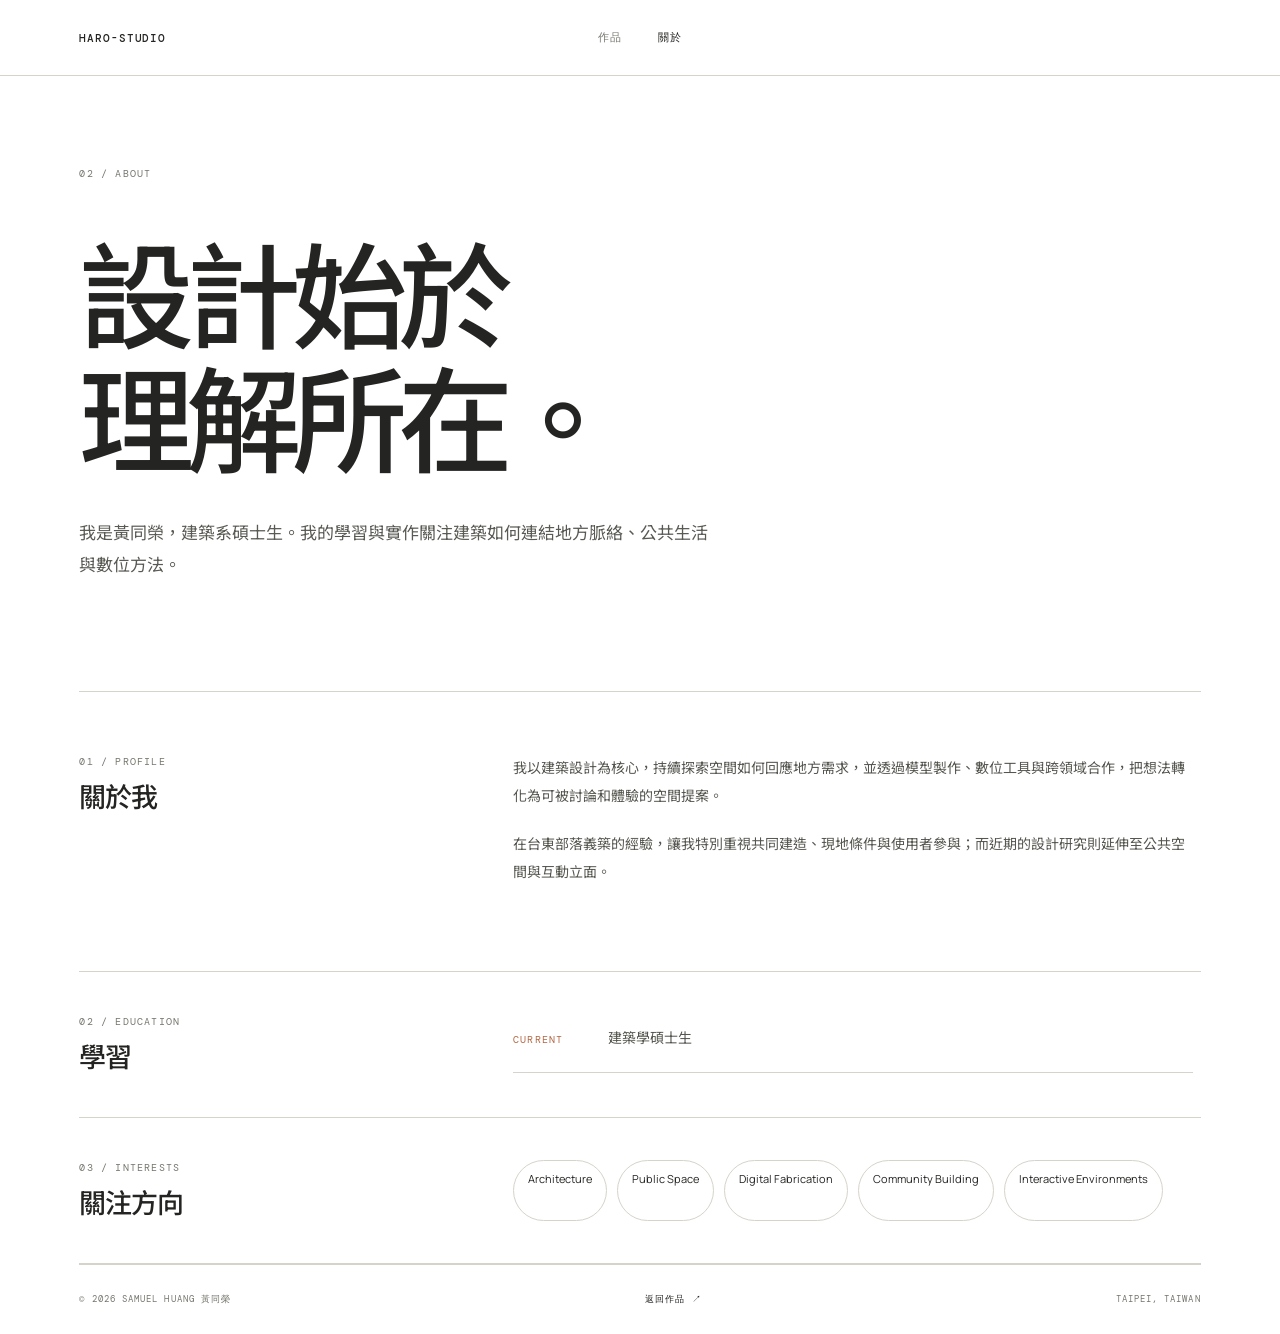
==== commit 48d34778: "Add year timeline and sort projects" ====
--- a/about.html
+++ b/about.html
@@ -1,8 +1,8 @@
 <!doctype html>
 <html lang="zh-Hant"><head><meta charset="utf-8"><meta name="viewport" content="width=device-width, initial-scale=1"><meta name="description" content="Samuel HUANG 黃同榮 — 個人簡介與經歷"><title>About — Samuel HUANG</title><link rel="preconnect" href="https://fonts.googleapis.com"><link rel="preconnect" href="https://fonts.gstatic.com" crossorigin><link href="https://fonts.googleapis.com/css2?family=DM+Mono:wght@400;500&family=Manrope:wght@400;500;600;700&family=Noto+Sans+TC:wght@400;500;600;700&display=swap" rel="stylesheet"><link rel="stylesheet" href="assets/site.css"><script src="assets/app.js" defer></script></head>
-<body><header class="topbar"><a class="wordmark" href="index.html">HARO-STUDIO</a><nav><a href="index.html" data-zh="作品" data-en="WORK">作品</a><a class="active" href="about.html" data-zh="關於" data-en="ABOUT">關於</a></nav></header>
+<body><header class="topbar"><a class="wordmark" href="index.html">HARO-STUDIO</a><nav><a href="works.html" data-zh="作品" data-en="WORK">作品</a><a class="active" href="about.html" data-zh="關於" data-en="ABOUT">關於</a></nav></header>
 <main><section class="about-hero wrap"><p class="eyebrow">02 / ABOUT</p><h1 data-zh="設計始於<br>理解所在。" data-en="Design begins<br>with understanding place.">設計始於<br>理解所在。</h1><p class="about-lead" data-zh="我是黃同榮，建築系碩士生。我的學習與實作關注建築如何連結地方脈絡、公共生活與數位方法。" data-en="I am Samuel Huang, a graduate student in architecture. My studies and practice explore how architecture can connect local context, public life, and digital methods.">我是黃同榮，建築系碩士生。我的學習與實作關注建築如何連結地方脈絡、公共生活與數位方法。</p></section>
 <section class="about-content wrap"><div class="about-col"><p class="eyebrow">01 / PROFILE</p><h2 data-zh="關於我" data-en="Profile">關於我</h2></div><div class="about-copy"><p data-zh="我以建築設計為核心，持續探索空間如何回應地方需求，並透過模型製作、數位工具與跨領域合作，把想法轉化為可被討論和體驗的空間提案。" data-en="I work through architectural design and explore how space can respond to local needs. Model making, digital tools, and collaboration help turn ideas into spatial proposals that can be discussed and experienced.">我以建築設計為核心，持續探索空間如何回應地方需求，並透過模型製作、數位工具與跨領域合作，把想法轉化為可被討論和體驗的空間提案。</p><p data-zh="在台東部落義築的經驗，讓我特別重視共同建造、現地條件與使用者參與；而近期的設計研究則延伸至公共空間與互動立面。" data-en="Building with a community in Taitung made me attentive to collective making, site conditions, and participation. Recent design research extends these interests to public space and interactive façades.">在台東部落義築的經驗，讓我特別重視共同建造、現地條件與使用者參與；而近期的設計研究則延伸至公共空間與互動立面。</p></div></section>
 <section class="about-content education wrap"><div class="about-col"><p class="eyebrow">02 / EDUCATION</p><h2 data-zh="學習" data-en="Education">學習</h2></div><div class="about-copy"><div class="timeline-item"><span class="year">CURRENT</span><p data-zh="建築學碩士生" data-en="Master's student in Architecture">建築學碩士生</p></div></div></section>
 <section class="about-content education wrap"><div class="about-col"><p class="eyebrow">03 / INTERESTS</p><h2 data-zh="關注方向" data-en="Areas of Interest">關注方向</h2></div><div class="tag-list"><span>Architecture</span><span>Public Space</span><span>Digital Fabrication</span><span>Community Building</span><span>Interactive Environments</span></div></section>
-</main><footer class="footer wrap"><span>© 2026 SAMUEL HUANG 黃同榮</span><a href="index.html" data-zh="返回作品 ↗" data-en="BACK TO WORK ↗">返回作品 ↗</a><span>TAIPEI, TAIWAN</span></footer></body></html>
+</main><footer class="footer wrap"><span>© 2026 SAMUEL HUANG 黃同榮</span><a href="works.html" data-zh="返回作品 ↗" data-en="BACK TO WORK ↗">返回作品 ↗</a><span>TAIPEI, TAIWAN</span></footer></body></html>
--- a/assets/site.css
+++ b/assets/site.css
@@ -1,66 +1,60 @@
-:root{--paper:#f5f3ee;--ink:#242522;--muted:#77776f;--line:#d6d3ca;--accent:#b56845;--gutter:clamp(22px,6.2vw,96px)}*{box-sizing:border-box}html{scroll-behavior:smooth}body{margin:0;background:var(--paper);color:var(--ink);font-family:Manrope,"Noto Sans TC",sans-serif;font-size:15px;-webkit-font-smoothing:antialiased}a{color:inherit;text-decoration:none}.wrap{width:min(1440px,100% - var(--gutter)*2);margin-inline:auto}.topbar{height:76px;padding:0 var(--gutter);display:grid;grid-template-columns:1fr auto 1fr;align-items:center;border-bottom:1px solid var(--line);font-family:"DM Mono",monospace;font-size:11px;letter-spacing:.08em}.wordmark{font-weight:500;justify-self:start}.wordmark span{color:var(--accent);padding:0 5px}.topbar nav{display:flex;gap:36px}.topbar nav a{color:var(--muted);transition:color .2s}.topbar nav a:hover,.topbar nav a.active{color:var(--ink)}.lang{justify-self:end;border:0;background:transparent;font:inherit;color:var(--ink);cursor:pointer;padding:8px}.hero{padding-top:80px}.hero-top,.hero-bottom,.section-head,.project-meta,.footer{display:flex;justify-content:space-between;align-items:center}.eyebrow,.index-no,.project-meta,.footer,.image-caption,.year{font:10px/1.5 "DM Mono",monospace;letter-spacing:.12em;text-transform:uppercase}.eyebrow{color:var(--muted);margin:0}.index-no{color:#99968e}.hero h1{font-size:clamp(50px,10vw,144px);line-height:.96;letter-spacing:-.075em;font-weight:500;margin:65px 0 35px}.hero h1>span:first-child{display:block}.name-zh{display:block;color:#8b887f;font-family:"Noto Sans TC",sans-serif;font-size:.24em;letter-spacing:.12em;margin-top:26px}.hero-bottom{align-items:end;padding-bottom:36px}.hero-bottom p{font-size:15px;color:#5f6059;margin:0}.text-link{display:flex;gap:15px;align-items:center;font:10px "DM Mono",monospace;letter-spacing:.09em}.text-link span:last-child{color:var(--accent);font-size:18px}.hero-rule{border-bottom:1px solid var(--ink)}.work-section{padding-top:78px}.section-head{align-items:end;margin-bottom:28px}.section-head h2,.about-col h2{font-size:27px;letter-spacing:-.04em;font-weight:500;margin:7px 0 0}.section-note{font-size:12px;color:var(--muted);margin:0 0 3px}.project-grid{display:grid;grid-template-columns:repeat(2,minmax(0,1fr));column-gap:22px;row-gap:55px}.project-card:nth-child(3){grid-column:1 / 2}.project-image{position:relative;overflow:hidden;aspect-ratio:1.48;background:#dedbd1}.project-image img,.detail-art img{display:block;width:100%;height:100%;object-fit:cover;transition:transform .6s cubic-bezier(.2,.7,.2,1)}.project-card:hover .project-image img{transform:scale(1.025)}.project-meta{margin-top:15px;color:var(--muted);font-size:9px}.project-card h3{font-size:19px;font-weight:500;letter-spacing:-.03em;margin:9px 0 4px}.project-card>p{font-size:11px;color:var(--muted);margin:0}.statement{margin-top:120px;padding:25px 0 92px;border-top:1px solid var(--line)}.statement-text{max-width:800px;font-size:clamp(23px,4vw,46px);line-height:1.45;letter-spacing:-.045em;margin:35px 0 0}.footer{border-top:1px solid var(--line);height:70px;color:var(--muted);font-size:9px}.footer a{color:var(--ink)}.about-hero{padding-top:90px;padding-bottom:110px;border-bottom:1px solid var(--line)}.about-hero h1{font-size:clamp(54px,9vw,118px);font-weight:500;letter-spacing:-.075em;line-height:1.08;margin:53px 0 34px}.about-lead{font-size:17px;line-height:1.9;max-width:640px;color:#595a54;margin:0}.about-content{display:grid;grid-template-columns:1fr 2fr;gap:8%;padding-top:62px;padding-bottom:65px;border-bottom:1px solid var(--line)}.about-copy{max-width:680px}.about-copy p{line-height:2;font-size:14px;color:#55564f;margin:0 0 20px}.education{padding-block:42px}.timeline-item{display:flex;gap:45px;align-items:baseline;border-bottom:1px solid var(--line);padding:10px 0 20px}.year{color:var(--accent)}.timeline-item p{margin:0}.tag-list{display:flex;flex-wrap:wrap;gap:10px}.tag-list span{border:1px solid var(--line);border-radius:99px;padding:10px 14px;font-size:11px}.detail-page{padding-top:35px;padding-bottom:100px;min-height:75vh}.back-link{font:10px "DM Mono",monospace;letter-spacing:.08em;color:var(--muted)}#project-detail>.eyebrow{margin-top:58px}#project-detail h1{font-size:clamp(38px,7.5vw,92px);line-height:1.1;letter-spacing:-.065em;font-weight:500;max-width:1000px;margin:18px 0}.detail-location{font:11px "DM Mono",monospace;color:var(--muted);margin:17px 0 34px}.detail-location span{padding:0 8px;color:var(--accent)}.detail-art{position:relative;aspect-ratio:1.92;overflow:hidden;background:#dedbd1}.detail-description{display:grid;grid-template-columns:1fr 2fr;gap:8%;padding-top:55px;max-width:970px}.detail-description>p:last-child{font-size:17px;line-height:1.9;margin:0;max-width:680px}.load-error{grid-column:1/-1;color:#8a4f36;padding:24px 0}@media(max-width:700px){.topbar{height:64px}.topbar nav{gap:18px}.hero{padding-top:57px}.hero h1{margin:53px 0 26px;letter-spacing:-.07em}.hero-bottom{gap:24px;align-items:center}.hero-bottom p{max-width:220px;line-height:1.7}.text-link{white-space:nowrap}.work-section{padding-top:60px}.section-head{display:block}.section-note{margin-top:14px}.project-grid{grid-template-columns:1fr;row-gap:38px}.project-card:nth-child(3){grid-column:auto}.project-card h3{font-size:17px}.statement{margin-top:80px;padding-bottom:64px}.footer{height:auto;min-height:70px;gap:15px;flex-wrap:wrap;padding-block:18px;font-size:8px}.about-hero{padding-top:62px;padding-bottom:72px}.about-hero h1{margin:42px 0 25px}.about-lead{font-size:15px}.about-content,.detail-description{grid-template-columns:1fr;gap:24px;padding-top:38px;padding-bottom:38px}.detail-art{aspect-ratio:1.2}.detail-description>p:last-child{font-size:15px}.detail-page{padding-top:25px}#project-detail>.eyebrow{margin-top:43px}}
+:root{--paper:#ffffff;--ink:#242522;--muted:#77776f;--line:#d6d3ca;--accent:#b56845;--gutter:clamp(22px,6.2vw,96px)}*{box-sizing:border-box}html{scroll-behavior:smooth}body{margin:0;background:var(--paper);color:var(--ink);font-family:Manrope,"Noto Sans TC",sans-serif;font-size:15px;-webkit-font-smoothing:antialiased}a{color:inherit;text-decoration:none}.wrap{width:min(1440px,100% - var(--gutter)*2);margin-inline:auto}.topbar{height:76px;padding:0 var(--gutter);display:grid;grid-template-columns:1fr auto 1fr;align-items:center;border-bottom:1px solid var(--line);font-family:"DM Mono",monospace;font-size:11px;letter-spacing:.08em}.wordmark{font-weight:500;justify-self:start}.wordmark span{color:var(--accent);padding:0 5px}.topbar nav{display:flex;gap:36px}.topbar nav a{color:var(--muted);transition:color .2s}.topbar nav a:hover,.topbar nav a.active{color:var(--ink)}.lang{justify-self:end;border:0;background:transparent;font:inherit;color:var(--ink);cursor:pointer;padding:8px}.hero{padding-top:80px}.hero-top,.hero-bottom,.section-head,.project-meta,.footer{display:flex;justify-content:space-between;align-items:center}.eyebrow,.index-no,.project-meta,.footer,.image-caption,.year{font:10px/1.5 "DM Mono",monospace;letter-spacing:.12em;text-transform:uppercase}.eyebrow{color:var(--muted);margin:0}.index-no{color:#99968e}.hero h1{font-size:clamp(50px,10vw,144px);line-height:.96;letter-spacing:-.075em;font-weight:500;margin:65px 0 35px}.hero h1>span:first-child{display:block}.name-zh{display:block;color:#8b887f;font-family:"Noto Sans TC",sans-serif;font-size:.24em;letter-spacing:.12em;margin-top:26px}.hero-bottom{align-items:end;padding-bottom:36px}.hero-bottom p{font-size:15px;color:#5f6059;margin:0}.text-link{display:flex;gap:15px;align-items:center;font:10px "DM Mono",monospace;letter-spacing:.09em}.text-link span:last-child{color:var(--accent);font-size:18px}.hero-rule{border-bottom:1px solid var(--ink)}.work-section{padding-top:78px}.section-head{align-items:end;margin-bottom:28px}.section-head h2,.about-col h2{font-size:27px;letter-spacing:-.04em;font-weight:500;margin:7px 0 0}.section-note{font-size:12px;color:var(--muted);margin:0 0 3px}.project-grid{display:grid;grid-template-columns:repeat(2,minmax(0,1fr));column-gap:22px;row-gap:55px}.project-card:nth-child(3){grid-column:1 / 2}.project-image{position:relative;overflow:hidden;aspect-ratio:1.48;background:#dedbd1}.project-image img,.detail-art img{display:block;width:100%;height:100%;object-fit:cover;transition:transform .6s cubic-bezier(.2,.7,.2,1)}.project-card:hover .project-image img{transform:scale(1.025)}.project-meta{margin-top:15px;color:var(--muted);font-size:9px}.project-card h3{font-size:19px;font-weight:500;letter-spacing:-.03em;margin:9px 0 4px}.project-card>p{font-size:11px;color:var(--muted);margin:0}.statement{margin-top:120px;padding:25px 0 92px;border-top:1px solid var(--line)}.statement-text{max-width:800px;font-size:clamp(23px,4vw,46px);line-height:1.45;letter-spacing:-.045em;margin:35px 0 0}.footer{border-top:1px solid var(--line);height:70px;color:var(--muted);font-size:9px}.footer a{color:var(--ink)}.about-hero{padding-top:90px;padding-bottom:110px;border-bottom:1px solid var(--line)}.about-hero h1{font-size:clamp(54px,9vw,118px);font-weight:500;letter-spacing:-.075em;line-height:1.08;margin:53px 0 34px}.about-lead{font-size:17px;line-height:1.9;max-width:640px;color:#595a54;margin:0}.about-content{display:grid;grid-template-columns:1fr 2fr;gap:8%;padding-top:62px;padding-bottom:65px;border-bottom:1px solid var(--line)}.about-copy{max-width:680px}.about-copy p{line-height:2;font-size:14px;color:#55564f;margin:0 0 20px}.education{padding-block:42px}.timeline-item{display:flex;gap:45px;align-items:baseline;border-bottom:1px solid var(--line);padding:10px 0 20px}.year{color:var(--accent)}.timeline-item p{margin:0}.tag-list{display:flex;flex-wrap:wrap;gap:10px}.tag-list span{border:1px solid var(--line);border-radius:99px;padding:10px 14px;font-size:11px}.detail-page{padding-top:35px;padding-bottom:100px;min-height:75vh}.back-link{font:10px "DM Mono",monospace;letter-spacing:.08em;color:var(--muted)}#project-detail>.eyebrow{margin-top:58px}#project-detail h1{font-size:clamp(38px,7.5vw,92px);line-height:1.1;letter-spacing:-.065em;font-weight:500;max-width:1000px;margin:18px 0}.detail-location{font:11px "DM Mono",monospace;color:var(--muted);margin:17px 0 34px}.detail-location span{padding:0 8px;color:var(--accent)}.detail-art{position:relative;aspect-ratio:1.92;overflow:hidden;background:#dedbd1}.detail-description{display:grid;grid-template-columns:1fr 2fr;gap:8%;padding-top:55px;max-width:970px}.detail-description>p:last-child{font-size:17px;line-height:1.9;margin:0;max-width:680px}.load-error{grid-column:1/-1;color:#8a4f36;padding:24px 0}@media(max-width:700px){.topbar{height:64px}.topbar nav{gap:18px}.hero{padding-top:57px}.hero h1{margin:53px 0 26px;letter-spacing:-.07em}.hero-bottom{gap:24px;align-items:center}.hero-bottom p{max-width:220px;line-height:1.7}.text-link{white-space:nowrap}.work-section{padding-top:60px}.section-head{display:block}.section-note{margin-top:14px}.project-grid{grid-template-columns:1fr;row-gap:38px}.project-card:nth-child(3){grid-column:auto}.project-card h3{font-size:17px}.statement{margin-top:80px;padding-bottom:64px}.footer{height:auto;min-height:70px;gap:15px;flex-wrap:wrap;padding-block:18px;font-size:8px}.about-hero{padding-top:62px;padding-bottom:72px}.about-hero h1{margin:42px 0 25px}.about-lead{font-size:15px}.about-content,.detail-description{grid-template-columns:1fr;gap:24px;padding-top:38px;padding-bottom:38px}.detail-art{aspect-ratio:1.2}.detail-description>p:last-child{font-size:15px}.detail-page{padding-top:25px}#project-detail>.eyebrow{margin-top:43px}}
 
-/* Editorial portfolio index and rotating project showcase */
-.showcase-page{--paper:#f5f3ee;--ink:#242522;--muted:#77776f;--line:#d6d3ca;--accent:#b56845;min-height:100vh;min-height:100svh;background:var(--paper);color:var(--ink)}
-.showcase-header{height:70px;padding:0 clamp(22px,4vw,64px);display:grid;grid-template-columns:1fr 1fr 1fr;align-items:center;border-bottom:1px solid var(--line);font:10px/1.4 "DM Mono",monospace;letter-spacing:.1em}
-.showcase-brand{justify-self:start;font-weight:500;letter-spacing:.12em}
-.showcase-edition{justify-self:center;margin:0;color:var(--muted);white-space:nowrap}
-.showcase-edition span{color:var(--accent);padding-inline:6px}
-.showcase-about{justify-self:end;color:var(--ink)}
-.showcase-about span{color:var(--accent);margin-left:7px;font-size:14px}
-.showcase-layout{width:min(1680px,calc(100% - clamp(36px,8vw,132px)));min-height:calc(100svh - 70px);margin-inline:auto;display:grid;grid-template-columns:minmax(155px,.72fr) minmax(0,3.35fr) minmax(220px,.98fr);column-gap:clamp(24px,3vw,52px)}
-.work-index{padding:34px 0 28px;display:flex;flex-direction:column;border-right:1px solid var(--line);padding-right:clamp(16px,2vw,32px)}
-.index-heading,.panel-topline,.panel-footer{display:flex;align-items:center;justify-content:space-between}
-.micro-label{font:9px/1.5 "DM Mono",monospace;letter-spacing:.14em;color:var(--muted)}
-.index-count{font:9px "DM Mono",monospace;color:var(--muted)}
-.index-list{display:grid;margin-top:26px}
-.index-item{display:grid;grid-template-columns:27px 1fr 16px;gap:8px;align-items:start;width:100%;padding:16px 0;border:0;border-top:1px solid var(--line);background:transparent;color:var(--muted);text-align:left;cursor:pointer;font:inherit}
-.index-item-number{font:9px "DM Mono",monospace;padding-top:3px;color:#a09c93}
-.index-item-title{font-family:"Noto Sans TC",sans-serif;font-size:12px;line-height:1.7;transition:color .2s}
-.index-item-arrow{font:12px "DM Mono",monospace;color:var(--accent);opacity:0;transform:translate(-3px,3px);transition:opacity .2s,transform .2s}
-.index-item:hover .index-item-title,.index-item.is-active .index-item-title{color:var(--ink)}
-.index-item.is-active .index-item-number{color:var(--accent)}
-.index-item.is-active .index-item-arrow,.index-item:hover .index-item-arrow{opacity:1;transform:translate(0,0)}
-.index-signature{margin-top:auto;border-top:1px solid var(--line);padding-top:17px}
-.index-signature p{font-size:12px;line-height:1.8;margin:9px 0 8px}
-.signature-note{font-size:10px;line-height:1.8;color:var(--muted)}
-.showcase-main{min-width:0;padding:38px 0 28px;display:flex;flex-direction:column}
-.showcase-heading{display:flex;justify-content:space-between;align-items:end;gap:20px;padding-bottom:22px}
-.showcase-heading .micro-label{padding-bottom:7px}
-.showcase-heading h1{font-family:"Noto Sans TC",sans-serif;font-size:clamp(28px,3.1vw,46px);font-weight:500;letter-spacing:-.06em;line-height:1.35;margin:0}
-.showcase-heading h1 em{font-style:normal;color:var(--accent)}
-.image-stage{position:relative;isolation:isolate;overflow:hidden;min-height:290px;flex:1 1 auto;aspect-ratio:1.42;background:#dedbd1}
-.image-stage>img{position:absolute;inset:0;width:100%;height:100%;display:block;object-fit:cover;transition:opacity .42s ease,transform 1s cubic-bezier(.2,.7,.2,1);transform:scale(1.005)}
-.image-stage>img.is-changing{opacity:.25;transform:scale(1.025)}
-.stage-shade{position:absolute;inset:55% 0 0;background:linear-gradient(transparent,rgba(23,24,22,.48));pointer-events:none}
-.stage-label{position:absolute;bottom:17px;left:18px;right:18px;display:flex;justify-content:space-between;color:#fff;font:9px "DM Mono",monospace;letter-spacing:.14em}
-.stage-open{position:absolute;top:16px;right:16px;width:37px;height:37px;display:grid;place-items:center;border:1px solid rgba(255,255,255,.72);border-radius:50%;color:#fff;font:17px "DM Mono",monospace;transition:background .2s,color .2s}
-.stage-open:hover{background:#fff;color:var(--ink)}
-.carousel-controls{min-height:54px;display:grid;grid-template-columns:auto 1fr auto;align-items:center;gap:22px}
-.carousel-arrows{display:flex;gap:7px}
-.arrow-button{width:31px;height:31px;border:1px solid var(--line);border-radius:50%;background:transparent;color:var(--ink);font-size:15px;cursor:pointer;transition:border-color .2s,background .2s}
-.arrow-button:hover{border-color:var(--ink);background:#ece9e1}
-.carousel-dots{display:flex;justify-content:center;align-items:center;gap:7px}
-.carousel-dot{height:2px;width:18px;padding:0;border:0;background:#c9c5bb;cursor:pointer;transition:width .25s,background .25s}
-.carousel-dot.is-active{width:34px;background:var(--accent)}
-.pause-button{justify-self:end;border:0;background:transparent;color:var(--muted);font:9px "DM Mono",monospace;cursor:pointer;padding:8px 0}
-.pause-button:hover{color:var(--ink)}
-.project-panel{padding:34px 0 28px;display:flex;flex-direction:column;justify-content:space-between;min-width:0}
-.panel-topline{padding-bottom:16px;border-bottom:1px solid var(--line)}
-.panel-mark{font:10px "DM Mono",monospace;color:var(--accent)}
-.panel-content{padding:32px 0}
-.project-category{font:9px "DM Mono",monospace;letter-spacing:.12em;color:var(--accent);margin:0 0 14px}
-.project-panel h2{font-family:"Noto Sans TC",sans-serif;font-size:clamp(20px,1.8vw,26px);line-height:1.5;font-weight:500;letter-spacing:-.04em;margin:0}
-.project-location{font:10px "DM Mono","Noto Sans TC",sans-serif;color:var(--muted);margin:13px 0 0}
-.project-location span{color:var(--accent);padding-inline:5px}
-.panel-rule{border-top:1px solid var(--line);margin:25px 0 21px}
-.project-description{font-size:12px;line-height:2;color:#5c5d57;margin:0}
-.detail-link{display:inline-flex;align-items:center;gap:13px;margin-top:25px;padding-bottom:7px;border-bottom:1px solid var(--ink);font-size:11px}
-.detail-link span{color:var(--accent);font-size:14px}
-.panel-footer{border-top:1px solid var(--line);padding-top:14px;color:var(--muted);font:9px "DM Mono",monospace;letter-spacing:.08em}
-.showcase-page .load-error{color:#8a4f36;padding:24px 0;font-size:13px}
-.showcase-page button:focus-visible,.showcase-page a:focus-visible{outline:2px solid var(--accent);outline-offset:4px}
-@media(max-width:1050px){.showcase-layout{grid-template-columns:minmax(140px,.75fr) minmax(0,2.6fr) minmax(195px,.9fr);column-gap:22px;width:calc(100% - 56px)}.showcase-heading h1{font-size:clamp(26px,3.6vw,38px)}.project-description{font-size:11px}.index-item{grid-template-columns:22px 1fr 13px;gap:5px}}
-@media(max-width:760px){.showcase-header{height:62px;padding-inline:20px;grid-template-columns:1fr auto}.showcase-edition{display:none}.showcase-layout{width:calc(100% - 40px);min-height:auto;display:flex;flex-direction:column;gap:0}.work-index{order:0;padding:22px 0 15px;border:0}.index-heading{margin-bottom:8px}.index-list{display:flex;gap:12px;overflow-x:auto;margin:0;padding:0 0 5px;scrollbar-width:thin}.index-item{flex:0 0 min(46vw,210px);grid-template-columns:25px 1fr 13px;padding:10px 0 8px;border-bottom:1px solid var(--line)}.index-item-title{font-size:11px}.index-signature{display:none}.showcase-main{order:1;padding:8px 0 10px}.showcase-heading{padding-bottom:15px}.showcase-heading .micro-label{display:none}.showcase-heading h1{font-size:clamp(29px,7vw,42px)}.image-stage{min-height:0;aspect-ratio:1.18}.carousel-controls{min-height:48px;gap:12px}.project-panel{order:2;padding:17px 0 22px}.panel-content{padding:20px 0 25px}.project-panel h2{font-size:23px}.panel-rule{margin:18px 0 15px}.project-description{font-size:13px}.panel-footer{padding-top:11px}}
-@media(max-width:400px){.showcase-layout{width:calc(100% - 30px)}.carousel-controls{gap:9px}.pause-button{font-size:8px}.image-stage{aspect-ratio:1.08}.stage-label{left:12px;right:12px;bottom:13px}}
-@media(prefers-reduced-motion:reduce){.image-stage>img,.carousel-dot,.index-item-title{transition:none!important}}
+/* Minimal image-led home. */
+.showcase-page{--paper:#ffffff;--ink:#292621;--muted:#686661;--line:#e8e6e2;min-height:100vh;min-height:100svh;background:#ffffff;color:var(--ink);font-family:"Noto Serif TC",Georgia,serif}
+.showcase-layout{width:min(1880px,calc(100% - clamp(48px,7vw,140px)));min-height:100vh;min-height:100svh;margin-inline:auto;display:grid;grid-template-columns:minmax(190px,1fr) minmax(0,3.55fr) minmax(170px,.85fr);gap:clamp(32px,4vw,78px)}
+.work-index{display:flex;flex-direction:column;align-items:flex-start;padding:clamp(42px,6.4vh,70px) 0 40px}
+.showcase-brand{font:400 clamp(31px,2.75vw,48px)/1.15 Georgia,"Noto Serif TC",serif;letter-spacing:-.035em;margin:0;white-space:nowrap}
+.showcase-brand a:hover{color:#77716b}
+.primary-navigation{display:flex;flex-direction:column;align-items:flex-start;gap:22px;margin-top:clamp(85px,13vh,135px)}
+.text-navigation,.caption-title{transition:color .2s ease;text-decoration:none}
+.text-navigation{color:var(--ink);font:400 16px/1.5 "Noto Serif TC",Georgia,serif}
+.text-navigation span{font:400 15px Georgia,serif;margin-left:5px}
+.text-navigation:hover,.caption-title:hover{color:#969087}
+.showcase-main{min-width:0;padding:clamp(115px,15vh,160px) 0 44px;align-self:start}
+.image-stage{width:100%;aspect-ratio:1.5;max-height:calc(100svh - 235px);min-height:360px;background:#f1f0ee;overflow:hidden}
+.stage-image-link{display:block;width:100%;height:100%}
+.stage-image-link img{display:block;width:100%;height:100%;object-fit:cover;transition:opacity .4s ease,transform .7s ease}
+.stage-image-link:hover img{transform:scale(1.012)}
+.stage-image-link img.is-changing{opacity:.3}
+.showcase-caption{display:flex;justify-content:center;align-items:center;margin-top:20px;font:clamp(18px,1.65vw,27px)/1.5 "Noto Serif TC",Georgia,serif}
+.caption-title{color:var(--ink);text-align:center}
+.showcase-page .load-error{color:#854a36;font:12px/1.7 "Noto Sans TC",sans-serif;margin:12px 0 0}
+.showcase-page a:focus-visible{outline:2px solid var(--ink);outline-offset:5px}
+@media(max-width:1050px){.showcase-layout{width:calc(100% - 60px);grid-template-columns:minmax(150px,.85fr) minmax(0,3fr) minmax(125px,.7fr);gap:28px}.showcase-brand{font-size:32px}.showcase-main{padding-top:125px}.image-stage{min-height:270px}}
+@media(max-width:720px){.showcase-layout{width:calc(100% - 40px);min-height:100svh;display:flex;flex-direction:column;gap:0}.work-index{padding:27px 0 0}.showcase-brand{font-size:31px}.showcase-brand br{display:none}.primary-navigation{width:100%;flex-direction:row;gap:22px;margin-top:25px}.text-navigation,.text-navigation span{font-size:13px}.showcase-main{width:100%;padding:37px 0 0}.image-stage{aspect-ratio:1.16;min-height:0;max-height:none}.showcase-caption{margin-top:16px;font-size:19px}}
+@media(max-width:420px){.showcase-layout{width:calc(100% - 32px)}.showcase-brand{font-size:27px}.caption-title{font-size:18px}}
+@media(prefers-reduced-motion:reduce){.stage-image-link img,.text-navigation,.caption-title{transition:none!important}}
+
+/* All work: image on the left, title and completion year on the right. */
+.works-header{padding:25px clamp(22px,5vw,78px);display:flex;justify-content:space-between;align-items:center;gap:30px;border-bottom:1px solid #eceae6}
+.works-wordmark{font:400 21px/1.2 Georgia,"Noto Serif TC",serif;letter-spacing:-.035em}
+.works-header nav{display:flex;gap:28px;font:12px/1.5 "Noto Sans TC",sans-serif}
+.works-header nav a[aria-current=page]{text-decoration:underline;text-underline-offset:5px}
+.works-header a:hover,.works-entry-info a:hover{color:#918a82}
+.works-page{width:min(1920px,calc(100% - clamp(44px,5vw,120px)));margin-inline:auto;padding:60px 0 120px}
+.works-page h1{font:400 clamp(27px,3vw,42px)/1.4 "Noto Serif TC",Georgia,serif;margin:0 0 60px clamp(190px,15vw,300px)}
+.works-page h1 span{font:400 .58em Georgia,serif;margin-left:12px}
+.works-content{display:grid;grid-template-columns:clamp(160px,13vw,260px) minmax(0,1fr);gap:clamp(30px,2vw,40px)}
+.works-timeline{position:sticky;top:90px;align-self:start;font-family:Georgia,"Noto Serif TC",serif}
+.works-timeline-heading{font:11px/1.5 "DM Mono",monospace;letter-spacing:.13em;text-transform:uppercase;color:#77716b;margin:0 0 28px}
+.works-years{display:flex;flex-direction:column;align-items:flex-start;border-left:1px solid #d8d4cd}
+.works-years a{position:relative;padding:12px 0 12px 22px;color:#77716b;font-size:20px;line-height:1.5;transition:color .2s ease}
+.works-years a::before{content:"";position:absolute;left:-4px;top:50%;width:7px;height:7px;border-radius:50%;background:#d8d4cd;transform:translateY(-50%)}
+.works-years a:hover,.works-years a[aria-current="location"]{color:#292621}
+.works-years a[aria-current="location"]::before{background:#292621}
+.works-years a:focus-visible{outline:2px solid #292621;outline-offset:3px}
+.works-list{display:grid;gap:clamp(75px,11vw,160px)}
+.works-entry{display:grid;grid-template-columns:minmax(0,1.22fr) minmax(280px,.9fr);gap:clamp(35px,5vw,100px);align-items:center;scroll-margin-top:90px}
+.works-entry-image{display:block;aspect-ratio:1.5;overflow:hidden;background:#f1f0ee}
+.works-entry-image img{display:block;width:100%;height:100%;object-fit:cover;transition:transform .45s ease}
+.works-entry-image:hover img{transform:scale(1.015)}
+.works-entry-info{margin:0;font:16px/1.8 "Noto Sans TC",sans-serif}
+.works-entry-info>div{display:grid;grid-template-columns:92px minmax(0,1fr);gap:20px;align-items:baseline;margin-bottom:7px}
+.works-entry-info dt{margin:0;color:#77716b;font-size:13px;white-space:nowrap}
+.works-entry-info dd{margin:0;line-height:1.7}
+.works-footer{padding:25px clamp(22px,5vw,78px);border-top:1px solid #eceae6;color:#77716b;font:10px/1.5 "DM Mono",monospace;letter-spacing:.05em}
+@media(max-width:900px){.works-content{grid-template-columns:125px minmax(0,1fr);gap:24px}.works-page h1{margin-left:149px}.works-entry{grid-template-columns:minmax(0,1fr);gap:22px}.works-entry-info{margin-top:0}}
+@media(max-width:760px){.works-page{width:calc(100% - 40px);padding:40px 0 80px}.works-page h1{margin:0 0 34px}.works-content{display:block}.works-timeline{z-index:2;top:0;background:#fff;padding:12px 0 16px;margin-bottom:30px}.works-timeline-heading{margin:0 0 8px}.works-years{flex-direction:row;align-items:center;gap:30px;border-left:0;border-bottom:1px solid #d8d4cd}.works-years a{padding:4px 0 10px;font-size:16px}.works-years a::before{top:auto;left:50%;bottom:-4px;transform:translateX(-50%)}.works-list{gap:70px}.works-entry{display:block;scroll-margin-top:115px}.works-entry-image{aspect-ratio:1.4}.works-entry-info{margin-top:23px;font-size:14px}.works-entry-info>div{grid-template-columns:74px minmax(0,1fr);gap:15px}.works-entry-info dt{font-size:11px}}
+@media(max-width:420px){.works-header{padding:20px 16px}.works-wordmark{font-size:16px}.works-header nav{gap:13px;font-size:11px}.works-page{width:calc(100% - 32px)}}
+@media(prefers-reduced-motion:reduce){.works-entry-image img{transition:none!important}}
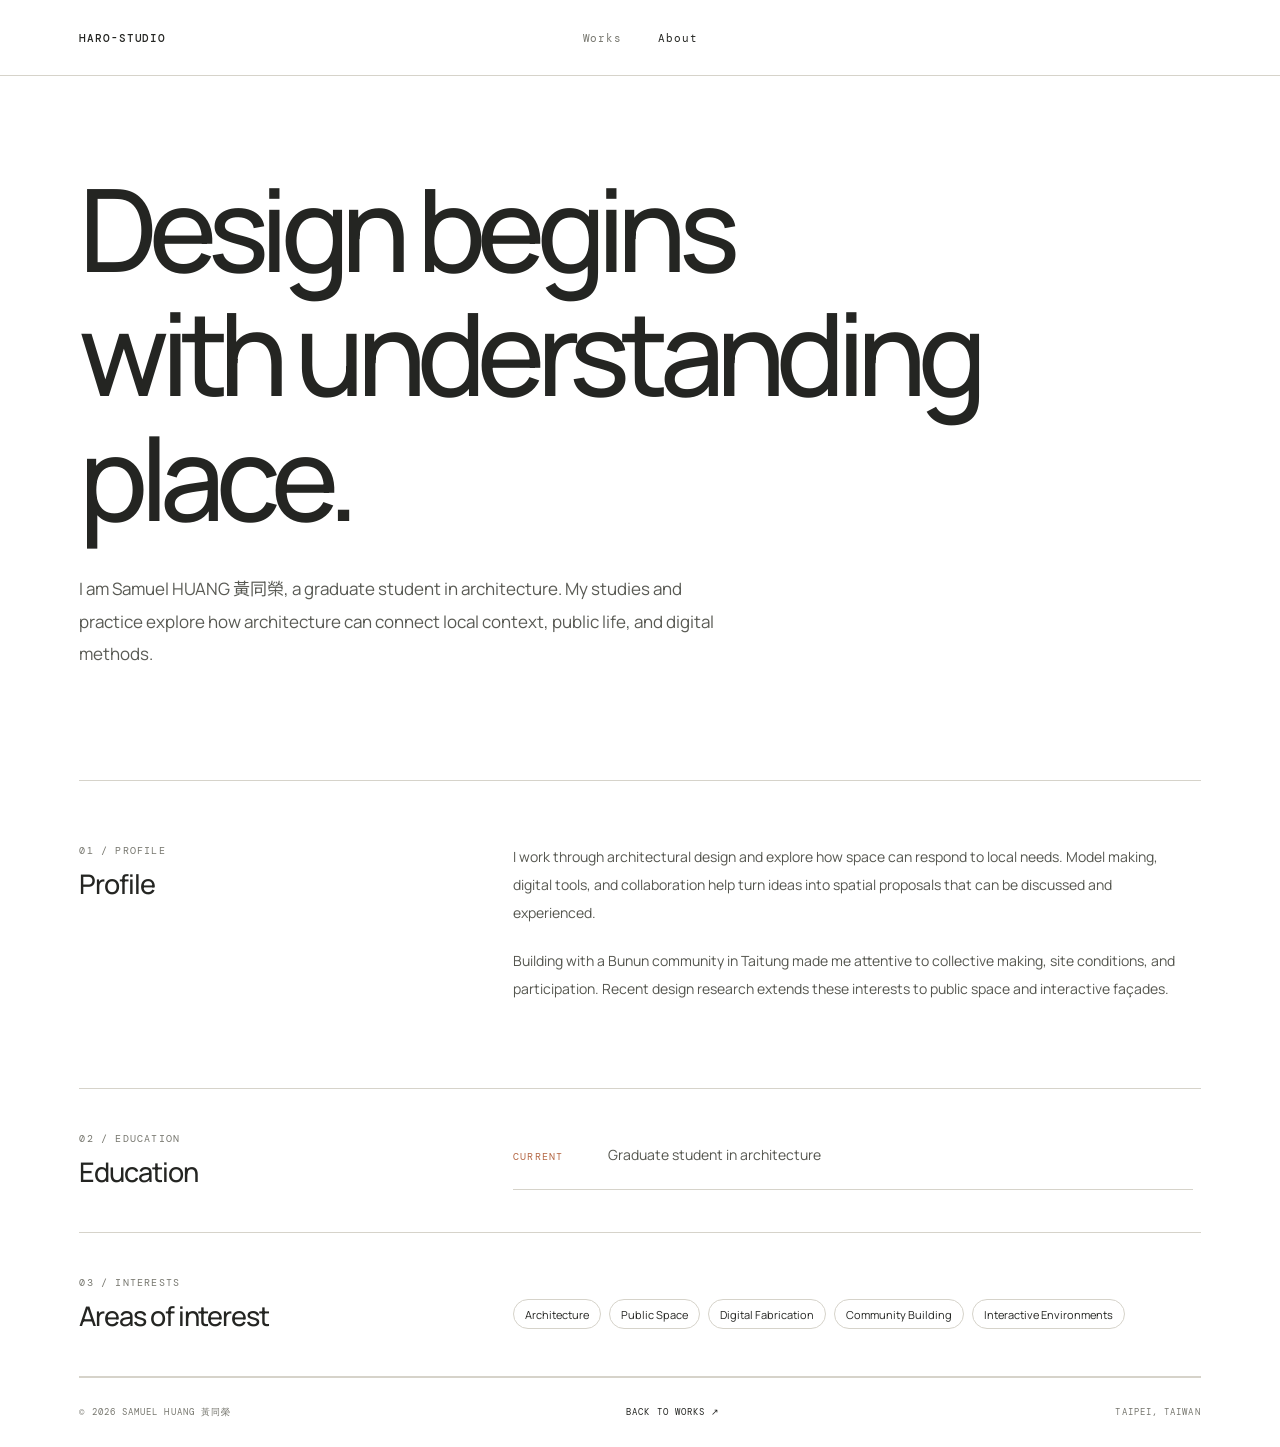
==== commit 33c3e3b3: "Refine About page labels and hierarchy" ====
--- a/about.html
+++ b/about.html
@@ -1,8 +1,41 @@
 <!doctype html>
-<html lang="zh-Hant"><head><meta charset="utf-8"><meta name="viewport" content="width=device-width, initial-scale=1"><meta name="description" content="Samuel HUANG 黃同榮 — 個人簡介與經歷"><title>About — Samuel HUANG</title><link rel="preconnect" href="https://fonts.googleapis.com"><link rel="preconnect" href="https://fonts.gstatic.com" crossorigin><link href="https://fonts.googleapis.com/css2?family=DM+Mono:wght@400;500&family=Manrope:wght@400;500;600;700&family=Noto+Sans+TC:wght@400;500;600;700&display=swap" rel="stylesheet"><link rel="stylesheet" href="assets/site.css"><script src="assets/app.js" defer></script></head>
-<body><header class="topbar"><a class="wordmark" href="index.html">HARO-STUDIO</a><nav><a href="works.html" data-zh="作品" data-en="WORK">作品</a><a class="active" href="about.html" data-zh="關於" data-en="ABOUT">關於</a></nav></header>
-<main><section class="about-hero wrap"><p class="eyebrow">02 / ABOUT</p><h1 data-zh="設計始於<br>理解所在。" data-en="Design begins<br>with understanding place.">設計始於<br>理解所在。</h1><p class="about-lead" data-zh="我是黃同榮，建築系碩士生。我的學習與實作關注建築如何連結地方脈絡、公共生活與數位方法。" data-en="I am Samuel Huang, a graduate student in architecture. My studies and practice explore how architecture can connect local context, public life, and digital methods.">我是黃同榮，建築系碩士生。我的學習與實作關注建築如何連結地方脈絡、公共生活與數位方法。</p></section>
-<section class="about-content wrap"><div class="about-col"><p class="eyebrow">01 / PROFILE</p><h2 data-zh="關於我" data-en="Profile">關於我</h2></div><div class="about-copy"><p data-zh="我以建築設計為核心，持續探索空間如何回應地方需求，並透過模型製作、數位工具與跨領域合作，把想法轉化為可被討論和體驗的空間提案。" data-en="I work through architectural design and explore how space can respond to local needs. Model making, digital tools, and collaboration help turn ideas into spatial proposals that can be discussed and experienced.">我以建築設計為核心，持續探索空間如何回應地方需求，並透過模型製作、數位工具與跨領域合作，把想法轉化為可被討論和體驗的空間提案。</p><p data-zh="在台東部落義築的經驗，讓我特別重視共同建造、現地條件與使用者參與；而近期的設計研究則延伸至公共空間與互動立面。" data-en="Building with a community in Taitung made me attentive to collective making, site conditions, and participation. Recent design research extends these interests to public space and interactive façades.">在台東部落義築的經驗，讓我特別重視共同建造、現地條件與使用者參與；而近期的設計研究則延伸至公共空間與互動立面。</p></div></section>
-<section class="about-content education wrap"><div class="about-col"><p class="eyebrow">02 / EDUCATION</p><h2 data-zh="學習" data-en="Education">學習</h2></div><div class="about-copy"><div class="timeline-item"><span class="year">CURRENT</span><p data-zh="建築學碩士生" data-en="Master's student in Architecture">建築學碩士生</p></div></div></section>
-<section class="about-content education wrap"><div class="about-col"><p class="eyebrow">03 / INTERESTS</p><h2 data-zh="關注方向" data-en="Areas of Interest">關注方向</h2></div><div class="tag-list"><span>Architecture</span><span>Public Space</span><span>Digital Fabrication</span><span>Community Building</span><span>Interactive Environments</span></div></section>
-</main><footer class="footer wrap"><span>© 2026 SAMUEL HUANG 黃同榮</span><a href="works.html" data-zh="返回作品 ↗" data-en="BACK TO WORK ↗">返回作品 ↗</a><span>TAIPEI, TAIWAN</span></footer></body></html>
+<html lang="en">
+<head>
+  <meta charset="utf-8">
+  <meta name="viewport" content="width=device-width, initial-scale=1">
+  <meta name="description" content="About Samuel HUANG — architecture, public space, and making">
+  <title>About — HARO-STUDIO</title>
+  <link rel="preconnect" href="https://fonts.googleapis.com">
+  <link rel="preconnect" href="https://fonts.gstatic.com" crossorigin>
+  <link href="https://fonts.googleapis.com/css2?family=DM+Mono:wght@400;500&family=Manrope:wght@400;500;600;700&family=Noto+Sans+TC:wght@400;500;600;700&display=swap" rel="stylesheet">
+  <link rel="stylesheet" href="assets/site.css">
+</head>
+<body>
+  <header class="topbar">
+    <a class="wordmark" href="index.html">HARO-STUDIO</a>
+    <nav aria-label="Main navigation"><a href="works.html">Works</a><a class="active" href="about.html" aria-current="page">About</a></nav>
+  </header>
+  <main>
+    <section class="about-hero wrap">
+      <h1>Design begins<br>with understanding place.</h1>
+      <p class="about-lead">I am Samuel HUANG <span lang="zh-Hant">黃同榮</span>, a graduate student in architecture. My studies and practice explore how architecture can connect local context, public life, and digital methods.</p>
+    </section>
+    <section class="about-content wrap">
+      <div class="about-col"><p class="eyebrow">01 / PROFILE</p><h2>Profile</h2></div>
+      <div class="about-copy">
+        <p>I work through architectural design and explore how space can respond to local needs. Model making, digital tools, and collaboration help turn ideas into spatial proposals that can be discussed and experienced.</p>
+        <p>Building with a Bunun community in Taitung made me attentive to collective making, site conditions, and participation. Recent design research extends these interests to public space and interactive façades.</p>
+      </div>
+    </section>
+    <section class="about-content education wrap">
+      <div class="about-col"><p class="eyebrow">02 / EDUCATION</p><h2>Education</h2></div>
+      <div class="about-copy"><div class="timeline-item"><span class="year">CURRENT</span><p>Graduate student in architecture</p></div></div>
+    </section>
+    <section class="about-content education wrap">
+      <div class="about-col"><p class="eyebrow">03 / INTERESTS</p><h2>Areas of interest</h2></div>
+      <div class="tag-list"><span>Architecture</span><span>Public Space</span><span>Digital Fabrication</span><span>Community Building</span><span>Interactive Environments</span></div>
+    </section>
+  </main>
+  <footer class="footer wrap"><span>© 2026 SAMUEL HUANG <span lang="zh-Hant">黃同榮</span></span><a href="works.html">Back to works ↗</a><span>TAIPEI, TAIWAN</span></footer>
+</body>
+</html>
--- a/assets/site.css
+++ b/assets/site.css
@@ -1,4 +1,4 @@
-:root{--paper:#ffffff;--ink:#242522;--muted:#77776f;--line:#d6d3ca;--accent:#b56845;--gutter:clamp(22px,6.2vw,96px)}*{box-sizing:border-box}html{scroll-behavior:smooth}body{margin:0;background:var(--paper);color:var(--ink);font-family:Manrope,"Noto Sans TC",sans-serif;font-size:15px;-webkit-font-smoothing:antialiased}a{color:inherit;text-decoration:none}.wrap{width:min(1440px,100% - var(--gutter)*2);margin-inline:auto}.topbar{height:76px;padding:0 var(--gutter);display:grid;grid-template-columns:1fr auto 1fr;align-items:center;border-bottom:1px solid var(--line);font-family:"DM Mono",monospace;font-size:11px;letter-spacing:.08em}.wordmark{font-weight:500;justify-self:start}.wordmark span{color:var(--accent);padding:0 5px}.topbar nav{display:flex;gap:36px}.topbar nav a{color:var(--muted);transition:color .2s}.topbar nav a:hover,.topbar nav a.active{color:var(--ink)}.lang{justify-self:end;border:0;background:transparent;font:inherit;color:var(--ink);cursor:pointer;padding:8px}.hero{padding-top:80px}.hero-top,.hero-bottom,.section-head,.project-meta,.footer{display:flex;justify-content:space-between;align-items:center}.eyebrow,.index-no,.project-meta,.footer,.image-caption,.year{font:10px/1.5 "DM Mono",monospace;letter-spacing:.12em;text-transform:uppercase}.eyebrow{color:var(--muted);margin:0}.index-no{color:#99968e}.hero h1{font-size:clamp(50px,10vw,144px);line-height:.96;letter-spacing:-.075em;font-weight:500;margin:65px 0 35px}.hero h1>span:first-child{display:block}.name-zh{display:block;color:#8b887f;font-family:"Noto Sans TC",sans-serif;font-size:.24em;letter-spacing:.12em;margin-top:26px}.hero-bottom{align-items:end;padding-bottom:36px}.hero-bottom p{font-size:15px;color:#5f6059;margin:0}.text-link{display:flex;gap:15px;align-items:center;font:10px "DM Mono",monospace;letter-spacing:.09em}.text-link span:last-child{color:var(--accent);font-size:18px}.hero-rule{border-bottom:1px solid var(--ink)}.work-section{padding-top:78px}.section-head{align-items:end;margin-bottom:28px}.section-head h2,.about-col h2{font-size:27px;letter-spacing:-.04em;font-weight:500;margin:7px 0 0}.section-note{font-size:12px;color:var(--muted);margin:0 0 3px}.project-grid{display:grid;grid-template-columns:repeat(2,minmax(0,1fr));column-gap:22px;row-gap:55px}.project-card:nth-child(3){grid-column:1 / 2}.project-image{position:relative;overflow:hidden;aspect-ratio:1.48;background:#dedbd1}.project-image img,.detail-art img{display:block;width:100%;height:100%;object-fit:cover;transition:transform .6s cubic-bezier(.2,.7,.2,1)}.project-card:hover .project-image img{transform:scale(1.025)}.project-meta{margin-top:15px;color:var(--muted);font-size:9px}.project-card h3{font-size:19px;font-weight:500;letter-spacing:-.03em;margin:9px 0 4px}.project-card>p{font-size:11px;color:var(--muted);margin:0}.statement{margin-top:120px;padding:25px 0 92px;border-top:1px solid var(--line)}.statement-text{max-width:800px;font-size:clamp(23px,4vw,46px);line-height:1.45;letter-spacing:-.045em;margin:35px 0 0}.footer{border-top:1px solid var(--line);height:70px;color:var(--muted);font-size:9px}.footer a{color:var(--ink)}.about-hero{padding-top:90px;padding-bottom:110px;border-bottom:1px solid var(--line)}.about-hero h1{font-size:clamp(54px,9vw,118px);font-weight:500;letter-spacing:-.075em;line-height:1.08;margin:53px 0 34px}.about-lead{font-size:17px;line-height:1.9;max-width:640px;color:#595a54;margin:0}.about-content{display:grid;grid-template-columns:1fr 2fr;gap:8%;padding-top:62px;padding-bottom:65px;border-bottom:1px solid var(--line)}.about-copy{max-width:680px}.about-copy p{line-height:2;font-size:14px;color:#55564f;margin:0 0 20px}.education{padding-block:42px}.timeline-item{display:flex;gap:45px;align-items:baseline;border-bottom:1px solid var(--line);padding:10px 0 20px}.year{color:var(--accent)}.timeline-item p{margin:0}.tag-list{display:flex;flex-wrap:wrap;gap:10px}.tag-list span{border:1px solid var(--line);border-radius:99px;padding:10px 14px;font-size:11px}.detail-page{padding-top:35px;padding-bottom:100px;min-height:75vh}.back-link{font:10px "DM Mono",monospace;letter-spacing:.08em;color:var(--muted)}#project-detail>.eyebrow{margin-top:58px}#project-detail h1{font-size:clamp(38px,7.5vw,92px);line-height:1.1;letter-spacing:-.065em;font-weight:500;max-width:1000px;margin:18px 0}.detail-location{font:11px "DM Mono",monospace;color:var(--muted);margin:17px 0 34px}.detail-location span{padding:0 8px;color:var(--accent)}.detail-art{position:relative;aspect-ratio:1.92;overflow:hidden;background:#dedbd1}.detail-description{display:grid;grid-template-columns:1fr 2fr;gap:8%;padding-top:55px;max-width:970px}.detail-description>p:last-child{font-size:17px;line-height:1.9;margin:0;max-width:680px}.load-error{grid-column:1/-1;color:#8a4f36;padding:24px 0}@media(max-width:700px){.topbar{height:64px}.topbar nav{gap:18px}.hero{padding-top:57px}.hero h1{margin:53px 0 26px;letter-spacing:-.07em}.hero-bottom{gap:24px;align-items:center}.hero-bottom p{max-width:220px;line-height:1.7}.text-link{white-space:nowrap}.work-section{padding-top:60px}.section-head{display:block}.section-note{margin-top:14px}.project-grid{grid-template-columns:1fr;row-gap:38px}.project-card:nth-child(3){grid-column:auto}.project-card h3{font-size:17px}.statement{margin-top:80px;padding-bottom:64px}.footer{height:auto;min-height:70px;gap:15px;flex-wrap:wrap;padding-block:18px;font-size:8px}.about-hero{padding-top:62px;padding-bottom:72px}.about-hero h1{margin:42px 0 25px}.about-lead{font-size:15px}.about-content,.detail-description{grid-template-columns:1fr;gap:24px;padding-top:38px;padding-bottom:38px}.detail-art{aspect-ratio:1.2}.detail-description>p:last-child{font-size:15px}.detail-page{padding-top:25px}#project-detail>.eyebrow{margin-top:43px}}
+:root{--paper:#ffffff;--ink:#242522;--muted:#77776f;--line:#d6d3ca;--accent:#b56845;--gutter:clamp(22px,6.2vw,96px)}*{box-sizing:border-box}html{scroll-behavior:smooth}body{margin:0;background:var(--paper);color:var(--ink);font-family:Manrope,"Noto Sans TC",sans-serif;font-size:15px;-webkit-font-smoothing:antialiased}a{color:inherit;text-decoration:none}.wrap{width:min(1440px,100% - var(--gutter)*2);margin-inline:auto}.topbar{height:76px;padding:0 var(--gutter);display:grid;grid-template-columns:1fr auto 1fr;align-items:center;border-bottom:1px solid var(--line);font-family:"DM Mono",monospace;font-size:11px;letter-spacing:.08em}.wordmark{font-weight:500;justify-self:start}.wordmark span{color:var(--accent);padding:0 5px}.topbar nav{display:flex;gap:36px}.topbar nav a{color:var(--muted);transition:color .2s}.topbar nav a:hover,.topbar nav a.active{color:var(--ink)}.lang{justify-self:end;border:0;background:transparent;font:inherit;color:var(--ink);cursor:pointer;padding:8px}.hero{padding-top:80px}.hero-top,.hero-bottom,.section-head,.project-meta,.footer{display:flex;justify-content:space-between;align-items:center}.eyebrow,.index-no,.project-meta,.footer,.image-caption,.year{font:10px/1.5 "DM Mono",monospace;letter-spacing:.12em;text-transform:uppercase}.eyebrow{color:var(--muted);margin:0}.index-no{color:#99968e}.hero h1{font-size:clamp(50px,10vw,144px);line-height:.96;letter-spacing:-.075em;font-weight:500;margin:65px 0 35px}.hero h1>span:first-child{display:block}.name-zh{display:block;color:#8b887f;font-family:"Noto Sans TC",sans-serif;font-size:.24em;letter-spacing:.12em;margin-top:26px}.hero-bottom{align-items:end;padding-bottom:36px}.hero-bottom p{font-size:15px;color:#5f6059;margin:0}.text-link{display:flex;gap:15px;align-items:center;font:10px "DM Mono",monospace;letter-spacing:.09em}.text-link span:last-child{color:var(--accent);font-size:18px}.hero-rule{border-bottom:1px solid var(--ink)}.work-section{padding-top:78px}.section-head{align-items:end;margin-bottom:28px}.section-head h2,.about-col h2{font-size:27px;letter-spacing:-.04em;font-weight:500;margin:7px 0 0}.section-note{font-size:12px;color:var(--muted);margin:0 0 3px}.project-grid{display:grid;grid-template-columns:repeat(2,minmax(0,1fr));column-gap:22px;row-gap:55px}.project-card:nth-child(3){grid-column:1 / 2}.project-image{position:relative;overflow:hidden;aspect-ratio:1.48;background:#dedbd1}.project-image img,.detail-art img{display:block;width:100%;height:100%;object-fit:cover;transition:transform .6s cubic-bezier(.2,.7,.2,1)}.project-card:hover .project-image img{transform:scale(1.025)}.project-meta{margin-top:15px;color:var(--muted);font-size:9px}.project-card h3{font-size:19px;font-weight:500;letter-spacing:-.03em;margin:9px 0 4px}.project-card>p{font-size:11px;color:var(--muted);margin:0}.statement{margin-top:120px;padding:25px 0 92px;border-top:1px solid var(--line)}.statement-text{max-width:800px;font-size:clamp(23px,4vw,46px);line-height:1.45;letter-spacing:-.045em;margin:35px 0 0}.footer{border-top:1px solid var(--line);height:70px;color:var(--muted);font-size:9px}.footer a{color:var(--ink)}.about-hero{padding-top:90px;padding-bottom:110px;border-bottom:1px solid var(--line)}.about-hero h1{font-size:clamp(54px,9vw,118px);font-weight:500;letter-spacing:-.075em;line-height:1.08;margin:0 0 34px}.about-lead{font-size:17px;line-height:1.9;max-width:640px;color:#595a54;margin:0}.about-content{display:grid;grid-template-columns:1fr 2fr;gap:8%;padding-top:62px;padding-bottom:65px;border-bottom:1px solid var(--line)}.about-copy{max-width:680px}.about-copy p{line-height:2;font-size:14px;color:#55564f;margin:0 0 20px}.education{padding-block:42px}.timeline-item{display:flex;gap:45px;align-items:baseline;border-bottom:1px solid var(--line);padding:10px 0 20px}.year{color:var(--accent)}.timeline-item p{margin:0}.tag-list{display:flex;flex-wrap:wrap;align-self:start;align-items:center;align-content:flex-start;gap:8px;padding-top:24px}.tag-list span{display:inline-flex;align-items:center;justify-content:center;min-height:30px;border:1px solid var(--line);border-radius:99px;padding:5px 11px;font-size:11px;line-height:1.2;white-space:nowrap}.detail-page{padding-top:35px;padding-bottom:100px;min-height:75vh}.back-link{font:10px "DM Mono",monospace;letter-spacing:.08em;color:var(--muted)}#project-detail>.eyebrow{margin-top:58px}#project-detail h1{font-size:clamp(38px,7.5vw,92px);line-height:1.1;letter-spacing:-.065em;font-weight:500;max-width:1000px;margin:18px 0}.detail-location{font:11px "DM Mono",monospace;color:var(--muted);margin:17px 0 34px}.detail-location span{padding:0 8px;color:var(--accent)}.detail-art{position:relative;aspect-ratio:1.92;overflow:hidden;background:#dedbd1}.detail-description{display:grid;grid-template-columns:1fr 2fr;gap:8%;padding-top:55px;max-width:970px}.detail-description>p:last-child{font-size:17px;line-height:1.9;margin:0;max-width:680px}.load-error{grid-column:1/-1;color:#8a4f36;padding:24px 0}@media(max-width:700px){.topbar{height:64px}.topbar nav{gap:18px}.hero{padding-top:57px}.hero h1{margin:53px 0 26px;letter-spacing:-.07em}.hero-bottom{gap:24px;align-items:center}.hero-bottom p{max-width:220px;line-height:1.7}.text-link{white-space:nowrap}.work-section{padding-top:60px}.section-head{display:block}.section-note{margin-top:14px}.project-grid{grid-template-columns:1fr;row-gap:38px}.project-card:nth-child(3){grid-column:auto}.project-card h3{font-size:17px}.statement{margin-top:80px;padding-bottom:64px}.footer{height:auto;min-height:70px;gap:15px;flex-wrap:wrap;padding-block:18px;font-size:8px}.about-hero{padding-top:62px;padding-bottom:72px}.about-hero h1{margin:0 0 25px}.about-lead{font-size:15px}.about-content,.detail-description{grid-template-columns:1fr;gap:24px;padding-top:38px;padding-bottom:38px}.tag-list{padding-top:0}.detail-art{aspect-ratio:1.2}.detail-description>p:last-child{font-size:15px}.detail-page{padding-top:25px}#project-detail>.eyebrow{margin-top:43px}}
 
 /* Minimal image-led home. */
 .showcase-page{--paper:#ffffff;--ink:#292621;--muted:#686661;--line:#e8e6e2;min-height:100vh;min-height:100svh;background:#ffffff;color:var(--ink);font-family:"Noto Serif TC",Georgia,serif}
@@ -19,11 +19,18 @@
 .stage-image-link img.is-changing{opacity:.3}
 .showcase-caption{display:flex;justify-content:center;align-items:center;margin-top:20px;font:clamp(18px,1.65vw,27px)/1.5 "Noto Serif TC",Georgia,serif}
 .caption-title{color:var(--ink);text-align:center}
+.studio-principles{align-self:start;padding:clamp(115px,15vh,160px) 0 40px;min-width:0}
+.principles-inner{border-left:1px solid #dedbd5;padding-left:clamp(16px,2vw,32px);max-width:290px}
+.principles-inner h2{margin:0 0 clamp(40px,7vh,72px);color:#77716b;font:10px/1.6 "DM Mono",monospace;font-weight:400;letter-spacing:.15em;text-transform:uppercase}
+.principles-inner ul{list-style:none;padding:0;margin:0;display:grid;gap:27px}
+.principles-inner li{display:flex;align-items:baseline;gap:14px;color:#696661;font:13px/1.5 Manrope,Arial,sans-serif}
+.principle-letter{flex:none;width:18px;color:#292621;font:20px/1 Georgia,serif}
 .showcase-page .load-error{color:#854a36;font:12px/1.7 "Noto Sans TC",sans-serif;margin:12px 0 0}
 .showcase-page a:focus-visible{outline:2px solid var(--ink);outline-offset:5px}
-@media(max-width:1050px){.showcase-layout{width:calc(100% - 60px);grid-template-columns:minmax(150px,.85fr) minmax(0,3fr) minmax(125px,.7fr);gap:28px}.showcase-brand{font-size:32px}.showcase-main{padding-top:125px}.image-stage{min-height:270px}}
-@media(max-width:720px){.showcase-layout{width:calc(100% - 40px);min-height:100svh;display:flex;flex-direction:column;gap:0}.work-index{padding:27px 0 0}.showcase-brand{font-size:31px}.showcase-brand br{display:none}.primary-navigation{width:100%;flex-direction:row;gap:22px;margin-top:25px}.text-navigation,.text-navigation span{font-size:13px}.showcase-main{width:100%;padding:37px 0 0}.image-stage{aspect-ratio:1.16;min-height:0;max-height:none}.showcase-caption{margin-top:16px;font-size:19px}}
+@media(max-width:1050px){.showcase-layout{width:calc(100% - 60px);grid-template-columns:minmax(150px,.85fr) minmax(0,3fr) minmax(140px,.7fr);gap:28px}.showcase-brand{font-size:32px}.showcase-main,.studio-principles{padding-top:125px}.image-stage{min-height:270px}.principles-inner li{font-size:12px;gap:10px}}
+@media(max-width:720px){.showcase-layout{width:calc(100% - 40px);min-height:100svh;display:flex;flex-direction:column;gap:0}.work-index{padding:27px 0 0}.showcase-brand{font-size:31px}.showcase-brand br{display:none}.primary-navigation{width:100%;flex-direction:row;gap:22px;margin-top:25px}.text-navigation,.text-navigation span{font-size:13px}.showcase-main{width:100%;padding:37px 0 0}.image-stage{aspect-ratio:1.16;min-height:0;max-height:none}.showcase-caption{margin-top:16px;font-size:19px}.studio-principles{width:100%;padding:44px 0 54px}.principles-inner{max-width:none;border-left:0;border-top:1px solid #dedbd5;padding:17px 0 0}.principles-inner h2{margin-bottom:24px}.principles-inner ul{grid-template-columns:repeat(2,minmax(0,1fr));gap:17px 10px}}
 @media(max-width:420px){.showcase-layout{width:calc(100% - 32px)}.showcase-brand{font-size:27px}.caption-title{font-size:18px}}
+@media(max-width:360px){.principles-inner ul{grid-template-columns:1fr}}
 @media(prefers-reduced-motion:reduce){.stage-image-link img,.text-navigation,.caption-title{transition:none!important}}
 
 /* All work: image on the left, title and completion year on the right. */
